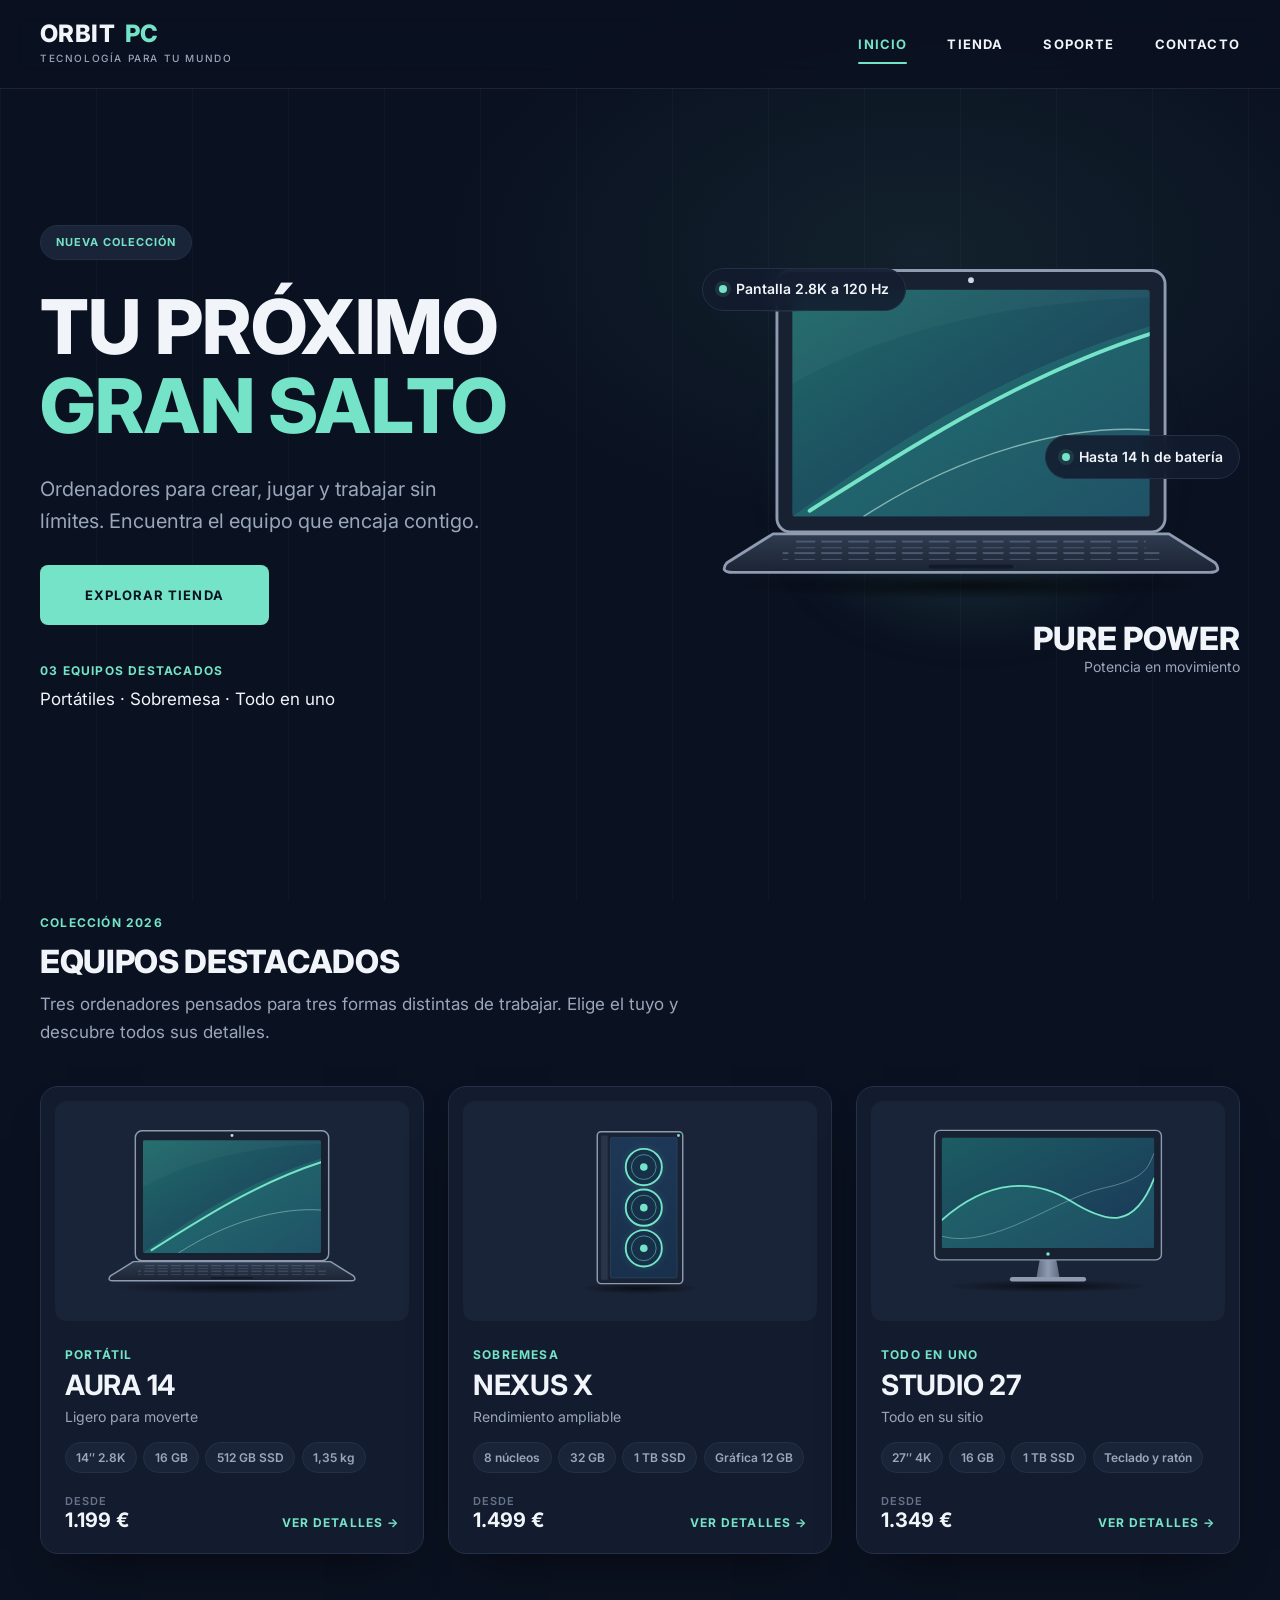
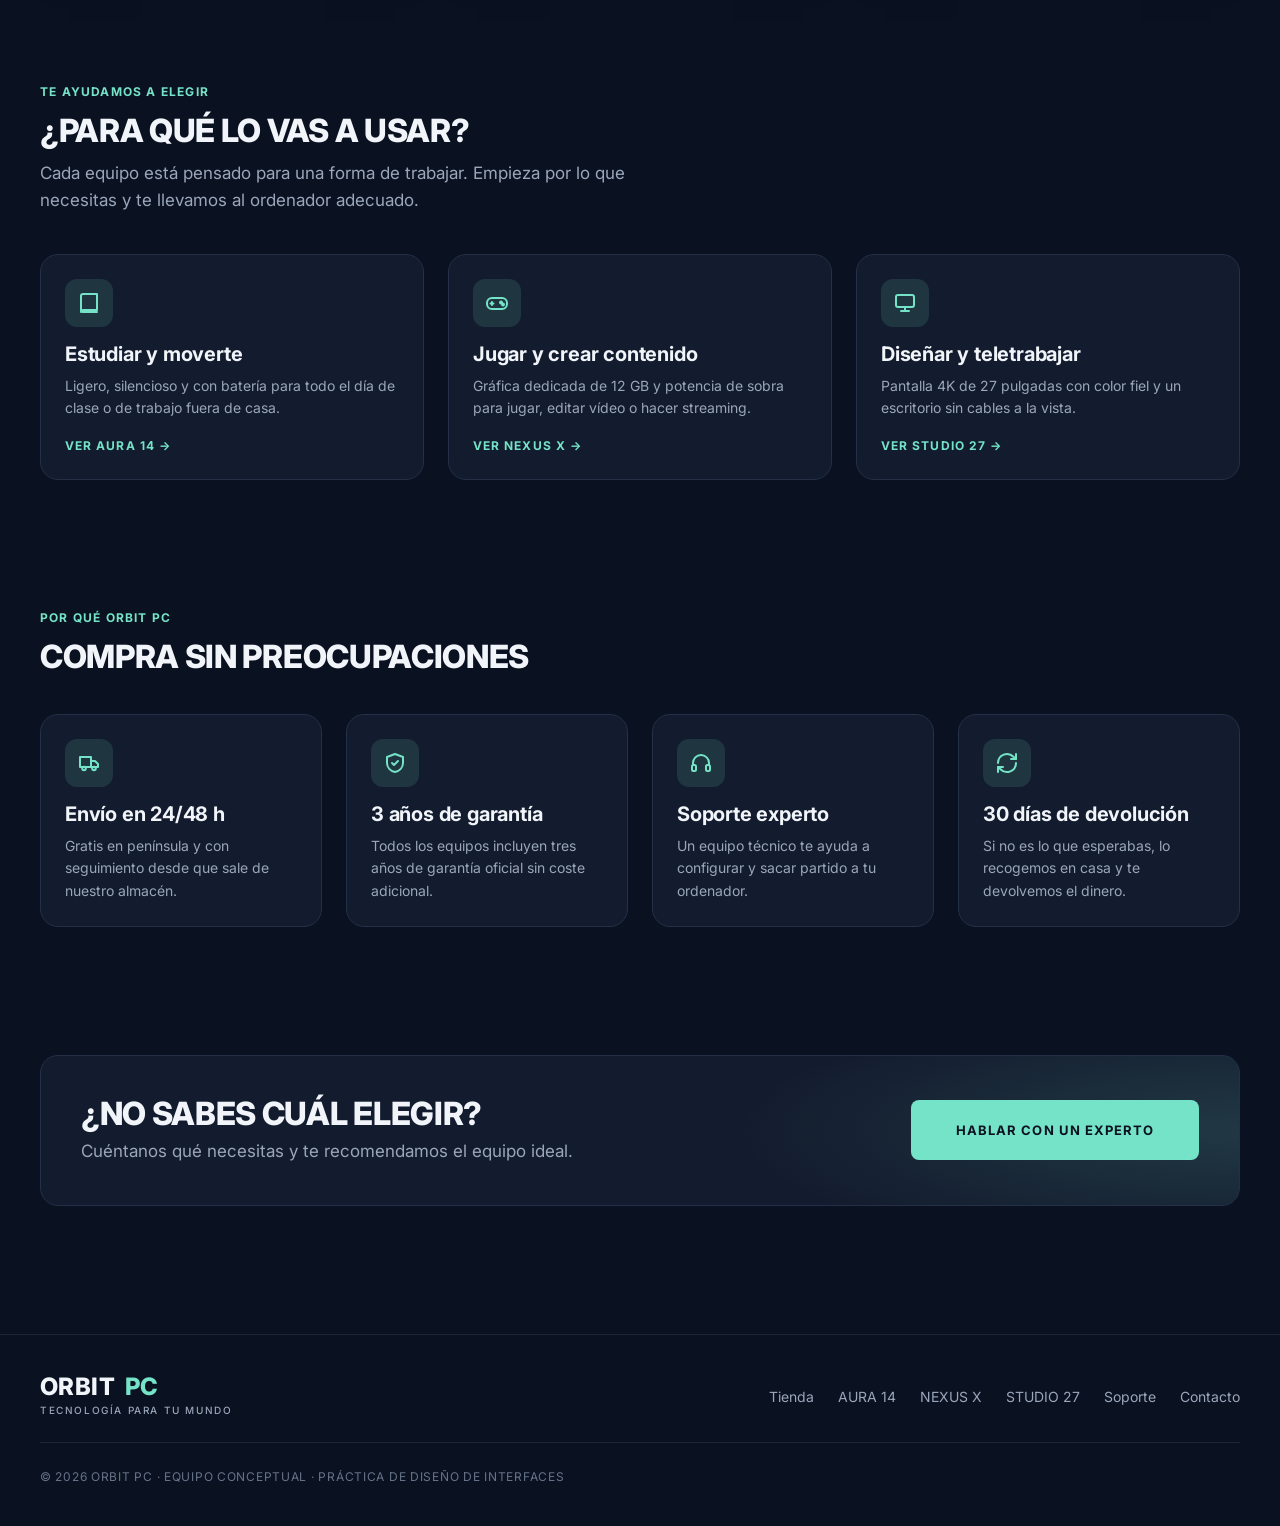
==== index.html @ ed694b49 "Práctica 3: web ORBIT PC con HTML y CSS" ====
<!DOCTYPE html>
<html lang="es">
<head>
  <meta charset="UTF-8">
  <meta name="viewport" content="width=device-width, initial-scale=1.0">
  <title>ORBIT PC · Tecnología para tu mundo</title>
  <meta name="description" content="ORBIT PC: portátiles, sobremesas y todo en uno para crear, jugar y trabajar sin límites.">
  <link rel="icon" href="img/favicon.svg" type="image/svg+xml">
  <link rel="preconnect" href="https://fonts.googleapis.com">
  <link rel="preconnect" href="https://fonts.gstatic.com" crossorigin>
  <link href="https://fonts.googleapis.com/css2?family=Inter:wght@400;500;600;700;800&display=swap" rel="stylesheet">
  <link rel="stylesheet" href="css/styles.css">
</head>
<body>
  <a class="skip-link" href="#contenido">Saltar al contenido</a>

  <header class="site-header">
    <div class="container site-header__inner">
      <a class="logo" href="index.html" aria-label="ORBIT PC, ir al inicio">
        <span class="logo__name">ORBIT<span class="logo__accent">PC</span></span>
        <span class="logo__tagline">Tecnología para tu mundo</span>
      </a>
      <nav class="main-nav" aria-label="Navegación principal">
        <ul class="main-nav__list">
          <li><a class="main-nav__link" href="index.html" aria-current="page">Inicio</a></li>
          <li><a class="main-nav__link" href="tienda.html">Tienda</a></li>
          <li><a class="main-nav__link" href="soporte.html">Soporte</a></li>
          <li><a class="main-nav__link" href="contacto.html">Contacto</a></li>
        </ul>
      </nav>
    </div>
  </header>

  <main id="contenido">
    <!-- Hero -->
    <section class="hero" aria-labelledby="hero-title">
      <div class="container hero__inner">
        <div class="hero__content">
          <span class="badge">Nueva colección</span>
          <h1 class="hero__title" id="hero-title">
            <span class="hero__title-line">Tu próximo</span>
            <span class="hero__title-line hero__title-accent">gran salto</span>
          </h1>
          <p class="hero__lead">Ordenadores para crear, jugar y trabajar sin límites. Encuentra el equipo que encaja contigo.</p>
          <a class="btn btn--primary btn--lg" href="tienda.html">Explorar tienda</a>
          <div class="hero__meta">
            <p class="eyebrow">03 equipos destacados</p>
            <p>Portátiles · Sobremesa · Todo en uno</p>
          </div>
        </div>

        <figure class="hero__visual">
          <img src="img/aura-14.svg" width="560" height="360" alt="Portátil AURA 14 de ORBIT PC con la pantalla encendida">
          <span class="hero__chip hero__chip--top">Pantalla 2.8K a 120 Hz</span>
          <span class="hero__chip hero__chip--side">Hasta 14 h de batería</span>
          <figcaption class="hero__caption">
            <strong>Pure power</strong>
            <span>Potencia en movimiento</span>
          </figcaption>
        </figure>
      </div>
    </section>

    <!-- Equipos destacados -->
    <section class="section" aria-labelledby="destacados-title">
      <div class="container">
        <header class="section__head">
          <p class="eyebrow">Colección 2026</p>
          <h2 class="section__title" id="destacados-title">Equipos destacados</h2>
          <p class="section__lead">Tres ordenadores pensados para tres formas distintas de trabajar. Elige el tuyo y descubre todos sus detalles.</p>
        </header>

        <div class="product-grid">
          <article class="product-card">
            <div class="product-card__media">
              <img src="img/aura-14.svg" width="560" height="360" alt="" loading="lazy">
            </div>
            <div class="product-card__body">
              <p class="eyebrow">Portátil</p>
              <h3 class="product-card__title"><a class="product-card__link" href="aura-14.html">AURA 14</a></h3>
              <p class="product-card__text">Ligero para moverte</p>
              <ul class="product-card__specs">
                <li class="chip">14″ 2.8K</li>
                <li class="chip">16 GB</li>
                <li class="chip">512 GB SSD</li>
                <li class="chip">1,35 kg</li>
              </ul>
              <div class="product-card__footer">
                <p class="product-card__price"><span class="product-card__from">Desde</span>1.199 €</p>
                <span class="link-arrow" aria-hidden="true">Ver detalles →</span>
              </div>
            </div>
          </article>

          <article class="product-card">
            <div class="product-card__media">
              <img src="img/nexus-x.svg" width="320" height="360" alt="" loading="lazy">
            </div>
            <div class="product-card__body">
              <p class="eyebrow">Sobremesa</p>
              <h3 class="product-card__title"><a class="product-card__link" href="nexus-x.html">NEXUS X</a></h3>
              <p class="product-card__text">Rendimiento ampliable</p>
              <ul class="product-card__specs">
                <li class="chip">8 núcleos</li>
                <li class="chip">32 GB</li>
                <li class="chip">1 TB SSD</li>
                <li class="chip">Gráfica 12 GB</li>
              </ul>
              <div class="product-card__footer">
                <p class="product-card__price"><span class="product-card__from">Desde</span>1.499 €</p>
                <span class="link-arrow" aria-hidden="true">Ver detalles →</span>
              </div>
            </div>
          </article>

          <article class="product-card">
            <div class="product-card__media">
              <img src="img/studio-27.svg" width="560" height="380" alt="" loading="lazy">
            </div>
            <div class="product-card__body">
              <p class="eyebrow">Todo en uno</p>
              <h3 class="product-card__title"><a class="product-card__link" href="studio-27.html">STUDIO 27</a></h3>
              <p class="product-card__text">Todo en su sitio</p>
              <ul class="product-card__specs">
                <li class="chip">27″ 4K</li>
                <li class="chip">16 GB</li>
                <li class="chip">1 TB SSD</li>
                <li class="chip">Teclado y ratón</li>
              </ul>
              <div class="product-card__footer">
                <p class="product-card__price"><span class="product-card__from">Desde</span>1.349 €</p>
                <span class="link-arrow" aria-hidden="true">Ver detalles →</span>
              </div>
            </div>
          </article>
        </div>
      </div>
    </section>

    <!-- Elegir según el uso -->
    <section class="section" aria-labelledby="uso-title">
      <div class="container">
        <header class="section__head">
          <p class="eyebrow">Te ayudamos a elegir</p>
          <h2 class="section__title" id="uso-title">¿Para qué lo vas a usar?</h2>
          <p class="section__lead">Cada equipo está pensado para una forma de trabajar. Empieza por lo que necesitas y te llevamos al ordenador adecuado.</p>
        </header>

        <ul class="feature-list">
          <li class="feature">
            <span class="feature__icon">
              <svg viewBox="0 0 24 24" fill="none" stroke="currentColor" stroke-width="2" stroke-linecap="round" stroke-linejoin="round" aria-hidden="true"><path d="M4 19.5V5a2 2 0 0 1 2-2h14v16H6a2 2 0 0 0-2 2Z"/><path d="M4 19.5A2 2 0 0 0 6 21h14"/></svg>
            </span>
            <h3 class="feature__title">Estudiar y moverte</h3>
            <p class="feature__text">Ligero, silencioso y con batería para todo el día de clase o de trabajo fuera de casa.</p>
            <a class="link-arrow" href="aura-14.html">Ver AURA 14 →</a>
          </li>
          <li class="feature">
            <span class="feature__icon">
              <svg viewBox="0 0 24 24" fill="none" stroke="currentColor" stroke-width="2" stroke-linecap="round" stroke-linejoin="round" aria-hidden="true"><rect x="2" y="7" width="20" height="11" rx="5"/><path d="M7 11v3M5.5 12.5h3"/><circle cx="16" cy="11.5" r="1"/><circle cx="18" cy="13.5" r="1"/></svg>
            </span>
            <h3 class="feature__title">Jugar y crear contenido</h3>
            <p class="feature__text">Gráfica dedicada de 12 GB y potencia de sobra para jugar, editar vídeo o hacer streaming.</p>
            <a class="link-arrow" href="nexus-x.html">Ver NEXUS X →</a>
          </li>
          <li class="feature">
            <span class="feature__icon">
              <svg viewBox="0 0 24 24" fill="none" stroke="currentColor" stroke-width="2" stroke-linecap="round" stroke-linejoin="round" aria-hidden="true"><rect x="3" y="4" width="18" height="12" rx="2"/><path d="M12 16v4M8 20h8"/></svg>
            </span>
            <h3 class="feature__title">Diseñar y teletrabajar</h3>
            <p class="feature__text">Pantalla 4K de 27 pulgadas con color fiel y un escritorio sin cables a la vista.</p>
            <a class="link-arrow" href="studio-27.html">Ver STUDIO 27 →</a>
          </li>
        </ul>
      </div>
    </section>

    <!-- Ventajas -->
    <section class="section" aria-labelledby="ventajas-title">
      <div class="container">
        <header class="section__head">
          <p class="eyebrow">Por qué ORBIT PC</p>
          <h2 class="section__title" id="ventajas-title">Compra sin preocupaciones</h2>
        </header>

        <ul class="feature-list">
          <li class="feature">
            <span class="feature__icon">
              <svg viewBox="0 0 24 24" fill="none" stroke="currentColor" stroke-width="2" stroke-linecap="round" stroke-linejoin="round" aria-hidden="true"><path d="M3 6h11v10H3zM14 10h4l3 3v3h-7"/><circle cx="7" cy="17.5" r="1.8"/><circle cx="17" cy="17.5" r="1.8"/></svg>
            </span>
            <h3 class="feature__title">Envío en 24/48 h</h3>
            <p class="feature__text">Gratis en península y con seguimiento desde que sale de nuestro almacén.</p>
          </li>
          <li class="feature">
            <span class="feature__icon">
              <svg viewBox="0 0 24 24" fill="none" stroke="currentColor" stroke-width="2" stroke-linecap="round" stroke-linejoin="round" aria-hidden="true"><path d="M12 3 4 6v6c0 4.5 3.4 8 8 9 4.6-1 8-4.5 8-9V6l-8-3Z"/><path d="m9 12 2 2 4-4"/></svg>
            </span>
            <h3 class="feature__title">3 años de garantía</h3>
            <p class="feature__text">Todos los equipos incluyen tres años de garantía oficial sin coste adicional.</p>
          </li>
          <li class="feature">
            <span class="feature__icon">
              <svg viewBox="0 0 24 24" fill="none" stroke="currentColor" stroke-width="2" stroke-linecap="round" stroke-linejoin="round" aria-hidden="true"><path d="M4 14v-2a8 8 0 0 1 16 0v2"/><rect x="3" y="14" width="4" height="6" rx="1.5"/><rect x="17" y="14" width="4" height="6" rx="1.5"/></svg>
            </span>
            <h3 class="feature__title">Soporte experto</h3>
            <p class="feature__text">Un equipo técnico te ayuda a configurar y sacar partido a tu ordenador.</p>
          </li>
          <li class="feature">
            <span class="feature__icon">
              <svg viewBox="0 0 24 24" fill="none" stroke="currentColor" stroke-width="2" stroke-linecap="round" stroke-linejoin="round" aria-hidden="true"><path d="M3 12a9 9 0 0 1 15.5-6.2L21 8"/><path d="M21 3v5h-5"/><path d="M21 12a9 9 0 0 1-15.5 6.2L3 16"/><path d="M3 21v-5h5"/></svg>
            </span>
            <h3 class="feature__title">30 días de devolución</h3>
            <p class="feature__text">Si no es lo que esperabas, lo recogemos en casa y te devolvemos el dinero.</p>
          </li>
        </ul>
      </div>
    </section>

    <!-- Llamada a la acción -->
    <section class="section" aria-label="Ayuda para elegir equipo">
      <div class="container">
        <div class="cta-band">
          <div class="cta-band__text">
            <h2 class="cta-band__title">¿No sabes cuál elegir?</h2>
            <p class="cta-band__lead">Cuéntanos qué necesitas y te recomendamos el equipo ideal.</p>
          </div>
          <a class="btn btn--primary btn--lg" href="contacto.html">Hablar con un experto</a>
        </div>
      </div>
    </section>
  </main>

  <footer class="site-footer">
    <div class="container site-footer__inner">
      <a class="logo" href="index.html" aria-label="ORBIT PC, ir al inicio">
        <span class="logo__name">ORBIT<span class="logo__accent">PC</span></span>
        <span class="logo__tagline">Tecnología para tu mundo</span>
      </a>
      <nav aria-label="Enlaces del pie de página">
        <ul class="site-footer__links">
          <li><a href="tienda.html">Tienda</a></li>
          <li><a href="aura-14.html">AURA 14</a></li>
          <li><a href="nexus-x.html">NEXUS X</a></li>
          <li><a href="studio-27.html">STUDIO 27</a></li>
          <li><a href="soporte.html">Soporte</a></li>
          <li><a href="contacto.html">Contacto</a></li>
        </ul>
      </nav>
      <p class="site-footer__copy">© 2026 ORBIT PC · Equipo conceptual · Práctica de Diseño de Interfaces</p>
    </div>
  </footer>
</body>
</html>
---- css/styles.css ----
/* ==========================================================================
   ORBIT PC — Hoja de estilos principal
   --------------------------------------------------------------------------
   1. Variables (tokens de diseño)
   2. Reset y estilos base
   3. Utilidades y layout
   4. Componentes
      4.1 Cabecera y navegación
      4.2 Botones, etiquetas y enlaces
      4.3 Secciones y cabeceras de página
      4.4 Tarjeta de producto
      4.5 Tarjeta de ventaja / soporte
      4.6 Banda de llamada a la acción
      4.7 Chips y etiquetas
      4.8 Datos clave
      4.9 Tarjeta de información (perfil de uso, contenido de la caja)
   5. Páginas
      5.1 Inicio (hero)
      5.2 Tienda (comparador)
      5.3 Detalle de producto (configuración y ficha técnica)
      5.4 Soporte (preguntas frecuentes)
      5.5 Contacto (formulario)
   6. Pie de página
   7. Responsive
   ========================================================================== */


/* ==========================================================================
   1. Variables
   ========================================================================== */

:root {
  /* Colores: misma paleta del prototipo de Figma */
  --color-bg: #0a1120;
  --color-surface: #131c2e;
  --color-surface-2: #1a2438;
  --color-border: #233047;
  --color-border-soft: rgba(148, 160, 180, 0.14);
  --color-accent: #74e3c7;
  --color-accent-hover: #9aeed8;
  --color-accent-soft: rgba(116, 227, 199, 0.12);
  --color-text: #f1f4f9;
  --color-text-muted: #9aa6ba;
  --color-text-subtle: #66738a;
  --color-on-accent: #0a1120;
  --color-error: #ff8a94;

  /* Tipografía */
  --font-base: "Inter", system-ui, -apple-system, "Segoe UI", Roboto, sans-serif;
  --fs-xs: 0.75rem;
  --fs-sm: 0.875rem;
  --fs-base: 1.0625rem;
  --fs-lg: 1.25rem;
  --fs-xl: clamp(1.5rem, 1.2rem + 1.2vw, 2rem);
  --fs-2xl: clamp(2rem, 1.3rem + 3vw, 3.25rem);
  --fs-hero: clamp(2.5rem, 1.2rem + 4.4vw, 5.25rem);

  /* Espaciado */
  --space-xs: 0.5rem;
  --space-sm: 1rem;
  --space-md: 1.5rem;
  --space-lg: 2.5rem;
  --space-xl: 4rem;
  --space-2xl: 6rem;

  /* Formas y efectos */
  --radius-sm: 8px;
  --radius-md: 12px;
  --radius-lg: 18px;
  --radius-pill: 999px;
  --shadow-card: 0 24px 48px -28px rgba(0, 0, 0, 0.7);
  --glow-accent: 0 0 0 1px var(--color-accent), 0 18px 48px -18px rgba(116, 227, 199, 0.45);
  --transition: 180ms ease;

  /* Layout */
  --container: 1200px;
  --header-height: 88px;
}


/* ==========================================================================
   2. Reset y estilos base
   ========================================================================== */

*,
*::before,
*::after {
  box-sizing: border-box;
}

* {
  margin: 0;
}

html {
  scroll-behavior: smooth;
  -webkit-text-size-adjust: 100%;
}

body {
  display: flex;
  flex-direction: column;
  min-height: 100vh;
  font-family: var(--font-base);
  font-size: var(--fs-base);
  line-height: 1.6;
  color: var(--color-text);
  background-color: var(--color-bg);
  /* Rejilla vertical sutil y halo verde, como en el prototipo */
  background-image:
    radial-gradient(ellipse 55% 45% at 72% 28%, rgba(116, 227, 199, 0.08), transparent 70%),
    linear-gradient(90deg, rgba(148, 160, 180, 0.045) 1px, transparent 1px);
  background-size: 100% 100%, 96px 100%;
  background-attachment: fixed;
  -webkit-font-smoothing: antialiased;
}

main {
  flex: 1;
}

img,
svg {
  display: block;
  max-width: 100%;
  height: auto;
}

a {
  color: inherit;
}

h1,
h2,
h3 {
  line-height: 1.1;
  font-weight: 800;
  letter-spacing: -0.01em;
}

ul[class],
ol[class] {
  padding: 0;
  list-style: none;
}

input,
select,
textarea,
button {
  font: inherit;
  color: inherit;
}

:focus-visible {
  outline: 2px solid var(--color-accent);
  outline-offset: 3px;
  border-radius: 4px;
}

::selection {
  background: var(--color-accent);
  color: var(--color-on-accent);
}


/* ==========================================================================
   3. Utilidades y layout
   ========================================================================== */

.container {
  width: min(100% - 2.5rem, var(--container));
  margin-inline: auto;
}

.sr-only {
  position: absolute;
  width: 1px;
  height: 1px;
  padding: 0;
  margin: -1px;
  overflow: hidden;
  clip: rect(0, 0, 0, 0);
  white-space: nowrap;
  border: 0;
}

.skip-link {
  position: absolute;
  top: -100px;
  left: 1rem;
  z-index: 100;
  padding: 0.75rem 1rem;
  border-radius: var(--radius-sm);
  background: var(--color-accent);
  color: var(--color-on-accent);
  font-weight: 700;
  text-decoration: none;
}

.skip-link:focus {
  top: 1rem;
}

.text-accent {
  color: var(--color-accent);
}


/* ==========================================================================
   4. Componentes
   ========================================================================== */

/* 4.1 Cabecera y navegación ------------------------------------------------ */

.site-header {
  position: sticky;
  top: 0;
  z-index: 50;
  background: rgba(10, 17, 32, 0.82);
  backdrop-filter: blur(12px);
  -webkit-backdrop-filter: blur(12px);
  border-bottom: 1px solid var(--color-border-soft);
}

.site-header__inner {
  display: flex;
  align-items: center;
  justify-content: space-between;
  gap: var(--space-md);
  min-height: var(--header-height);
}

.logo {
  display: flex;
  flex-direction: column;
  gap: 0.2rem;
  text-decoration: none;
}

.logo__name {
  font-size: 1.5rem;
  font-weight: 800;
  line-height: 1;
  letter-spacing: 0.02em;
}

.logo__accent {
  margin-left: 0.4em;
  color: var(--color-accent);
}

.logo__tagline {
  font-size: 0.625rem;
  font-weight: 500;
  letter-spacing: 0.16em;
  text-transform: uppercase;
  color: var(--color-text-muted);
}

.main-nav__list {
  display: flex;
  align-items: center;
  gap: var(--space-lg);
}

.main-nav__link {
  position: relative;
  display: block;
  padding: 0.6rem 0;
  font-size: 0.8125rem;
  font-weight: 700;
  letter-spacing: 0.09em;
  text-transform: uppercase;
  text-decoration: none;
  transition: color var(--transition);
}

.main-nav__link::after {
  content: "";
  position: absolute;
  left: 0;
  right: 0;
  bottom: 0;
  height: 2px;
  border-radius: 2px;
  background: var(--color-accent);
  transform: scaleX(0);
  transition: transform var(--transition);
}

.main-nav__link:hover,
.main-nav__link[aria-current="page"] {
  color: var(--color-accent);
}

.main-nav__link:hover::after,
.main-nav__link[aria-current="page"]::after {
  transform: scaleX(1);
}


/* 4.2 Botones, etiquetas y enlaces ---------------------------------------- */

.btn {
  display: inline-flex;
  align-items: center;
  justify-content: center;
  gap: 0.6rem;
  min-height: 52px;
  padding: 0 2rem;
  border: 1px solid transparent;
  border-radius: var(--radius-sm);
  font-size: 0.8125rem;
  font-weight: 700;
  letter-spacing: 0.08em;
  text-transform: uppercase;
  text-decoration: none;
  cursor: pointer;
  transition: background-color var(--transition), border-color var(--transition),
    color var(--transition), transform var(--transition), box-shadow var(--transition);
}

.btn--primary {
  background: var(--color-accent);
  color: var(--color-on-accent);
}

.btn--primary:hover {
  background: var(--color-accent-hover);
  transform: translateY(-2px);
  box-shadow: 0 14px 30px -14px rgba(116, 227, 199, 0.7);
}

.btn--ghost {
  background: transparent;
  border-color: var(--color-border);
  color: var(--color-text);
}

.btn--ghost:hover {
  border-color: var(--color-accent);
  color: var(--color-accent);
}

.btn--lg {
  min-height: 60px;
  padding: 0 2.75rem;
}

.badge {
  display: inline-flex;
  align-items: center;
  padding: 0.5rem 0.95rem;
  border: 1px solid var(--color-border);
  border-radius: var(--radius-pill);
  background: var(--color-surface-2);
  font-size: 0.6875rem;
  font-weight: 700;
  letter-spacing: 0.09em;
  text-transform: uppercase;
  color: var(--color-accent);
}

.eyebrow {
  font-size: var(--fs-xs);
  font-weight: 700;
  letter-spacing: 0.1em;
  text-transform: uppercase;
  color: var(--color-accent);
}

.link-arrow {
  display: inline-flex;
  align-items: center;
  gap: 0.4rem;
  font-size: var(--fs-xs);
  font-weight: 700;
  letter-spacing: 0.09em;
  text-transform: uppercase;
  text-decoration: none;
  color: var(--color-accent);
  transition: gap var(--transition);
}

.link-arrow:hover {
  gap: 0.7rem;
}


/* 4.3 Secciones y cabeceras de página ------------------------------------- */

.section {
  padding-block: var(--space-xl);
}

.section__head {
  display: flex;
  flex-direction: column;
  gap: 0.75rem;
  max-width: 640px;
  margin-bottom: var(--space-lg);
}

.section__title {
  font-size: var(--fs-xl);
  text-transform: uppercase;
}

.section__lead {
  color: var(--color-text-muted);
}

.page-intro {
  display: flex;
  flex-direction: column;
  gap: 0.9rem;
  padding-block: var(--space-xl) var(--space-lg);
}

.page-intro__title {
  font-size: var(--fs-2xl);
  text-transform: uppercase;
}

.page-intro__lead {
  max-width: 620px;
  color: var(--color-text-muted);
}


/* 4.4 Tarjeta de producto ------------------------------------------------- */

.product-grid {
  display: flex;
  flex-wrap: wrap;
  gap: var(--space-md);
}

.product-card {
  position: relative;
  display: flex;
  flex-direction: column;
  flex: 1 1 300px;
  padding: 0.9rem;
  border: 1px solid var(--color-border);
  border-radius: var(--radius-lg);
  background: var(--color-surface);
  box-shadow: var(--shadow-card);
  transition: border-color var(--transition), box-shadow var(--transition), transform var(--transition);
}

.product-card:hover,
.product-card:focus-within {
  border-color: var(--color-accent);
  box-shadow: var(--glow-accent);
  transform: translateY(-4px);
}

.product-card__media {
  display: flex;
  align-items: center;
  justify-content: center;
  height: 220px;
  padding: var(--space-md);
  border-radius: var(--radius-md);
  background: var(--color-surface-2);
}

.product-card__media img {
  max-height: 100%;
  width: auto;
}

.product-card__body {
  display: flex;
  flex-direction: column;
  flex: 1;
  gap: 0.35rem;
  padding: var(--space-md) 0.6rem 0.4rem;
}

.product-card__title {
  font-size: 1.75rem;
  font-weight: 700;
}

/* Enlace estirado: toda la tarjeta es clicable sin anidar enlaces */
.product-card__link {
  text-decoration: none;
}

.product-card__link::after {
  content: "";
  position: absolute;
  inset: 0;
  border-radius: inherit;
}

.product-card__text {
  color: var(--color-text-muted);
  font-size: var(--fs-sm);
}

.product-card__footer {
  display: flex;
  align-items: flex-end;
  justify-content: space-between;
  margin-top: auto;
  padding-top: var(--space-sm);
}

.product-card__specs {
  display: flex;
  flex-wrap: wrap;
  gap: 0.4rem;
  margin-top: 0.5rem;
}

.product-card__price {
  font-size: var(--fs-lg);
  font-weight: 700;
  line-height: 1.2;
}

.product-card__from {
  display: block;
  font-size: 0.6875rem;
  font-weight: 600;
  letter-spacing: 0.1em;
  text-transform: uppercase;
  color: var(--color-text-subtle);
}


/* 4.5 Tarjeta de ventaja / soporte ---------------------------------------- */

.feature-list {
  display: flex;
  flex-wrap: wrap;
  gap: var(--space-md);
}

.feature {
  display: flex;
  flex-direction: column;
  gap: 0.6rem;
  flex: 1 1 240px;
  padding: var(--space-md);
  border: 1px solid var(--color-border);
  border-radius: var(--radius-lg);
  background: var(--color-surface);
}

.feature__icon {
  display: flex;
  align-items: center;
  justify-content: center;
  width: 48px;
  height: 48px;
  margin-bottom: 0.4rem;
  border-radius: var(--radius-md);
  background: var(--color-accent-soft);
  color: var(--color-accent);
}

.feature__icon svg {
  width: 24px;
  height: 24px;
}

.feature__title {
  font-size: var(--fs-lg);
  font-weight: 700;
}

.feature__text {
  color: var(--color-text-muted);
  font-size: var(--fs-sm);
}

.feature .link-arrow {
  margin-top: auto;
  padding-top: 0.4rem;
}


/* 4.6 Banda de llamada a la acción ---------------------------------------- */

.cta-band {
  display: flex;
  align-items: center;
  justify-content: space-between;
  flex-wrap: wrap;
  gap: var(--space-md);
  padding: var(--space-lg);
  border: 1px solid var(--color-border);
  border-radius: var(--radius-lg);
  background:
    radial-gradient(ellipse 60% 120% at 100% 50%, rgba(116, 227, 199, 0.14), transparent 70%),
    var(--color-surface);
}

.cta-band__text {
  display: flex;
  flex-direction: column;
  gap: 0.4rem;
}

.cta-band__title {
  font-size: var(--fs-xl);
  text-transform: uppercase;
}

.cta-band__lead {
  color: var(--color-text-muted);
}


/* 4.7 Chips y etiquetas --------------------------------------------------- */

.chip {
  display: inline-flex;
  align-items: center;
  padding: 0.3rem 0.65rem;
  border: 1px solid var(--color-border);
  border-radius: var(--radius-pill);
  background: var(--color-surface-2);
  font-size: var(--fs-xs);
  font-weight: 600;
  color: var(--color-text-muted);
}

.tag-list {
  display: flex;
  flex-wrap: wrap;
  gap: 0.5rem;
}

.tag {
  padding: 0.45rem 0.9rem;
  border-radius: var(--radius-pill);
  background: var(--color-accent-soft);
  font-size: var(--fs-sm);
  font-weight: 600;
  color: var(--color-accent);
}


/* 4.8 Datos clave --------------------------------------------------------- */

/* El gap de 1px deja ver el fondo y dibuja las líneas divisorias,
   también cuando los elementos pasan a otra fila */
.highlights {
  display: flex;
  flex-wrap: wrap;
  gap: 1px;
  overflow: hidden;
  border: 1px solid var(--color-border);
  border-radius: var(--radius-lg);
  background: var(--color-border);
}

.highlight {
  display: flex;
  flex-direction: column;
  align-items: center;
  flex: 1 1 220px;
  gap: 0.5rem;
  padding: var(--space-lg) var(--space-md);
  background: var(--color-surface);
  text-align: center;
}

.highlight__value {
  font-size: var(--fs-2xl);
  font-weight: 800;
  line-height: 1;
  color: var(--color-accent);
}

.highlight__label {
  font-size: var(--fs-sm);
  color: var(--color-text-muted);
}


/* 4.9 Tarjeta de información ---------------------------------------------- */

.info-pair {
  display: flex;
  flex-wrap: wrap;
  gap: var(--space-md);
}

.info-card {
  display: flex;
  flex-direction: column;
  flex: 1 1 340px;
  gap: var(--space-md);
  padding: var(--space-lg);
  border: 1px solid var(--color-border);
  border-radius: var(--radius-lg);
  background: var(--color-surface);
}

.info-card__title {
  font-size: var(--fs-lg);
  font-weight: 700;
}

.rating-list {
  display: flex;
  flex-direction: column;
  gap: 0.9rem;
}

.rating {
  display: flex;
  align-items: center;
  gap: var(--space-sm);
  font-size: var(--fs-sm);
}

.rating__label {
  flex: 0 0 110px;
  color: var(--color-text-muted);
}

.rating__bar {
  flex: 1;
  height: 8px;
  overflow: hidden;
  border-radius: var(--radius-pill);
  background: var(--color-surface-2);
}

.rating__bar span {
  display: block;
  width: var(--value);
  height: 100%;
  border-radius: inherit;
  background: linear-gradient(90deg, #3fae95, var(--color-accent));
}

.rating__value {
  min-width: 2.5rem;
  font-weight: 700;
  text-align: right;
}

.check-list {
  display: flex;
  flex-direction: column;
  gap: 0.75rem;
}

.check-list li {
  display: flex;
  align-items: flex-start;
  gap: 0.7rem;
  color: var(--color-text-muted);
}

.check-list li::before {
  content: "✓";
  display: inline-flex;
  align-items: center;
  justify-content: center;
  flex-shrink: 0;
  width: 22px;
  height: 22px;
  margin-top: 0.15rem;
  border-radius: 50%;
  background: var(--color-accent-soft);
  font-size: 0.75rem;
  font-weight: 800;
  color: var(--color-accent);
}


/* ==========================================================================
   5. Páginas
   ========================================================================== */

/* 5.1 Inicio (hero) ------------------------------------------------------- */

.hero__inner {
  display: flex;
  align-items: center;
  justify-content: space-between;
  gap: var(--space-xl);
  min-height: min(760px, calc(100vh - var(--header-height)));
  padding-block: var(--space-xl);
}

.hero__content {
  display: flex;
  flex-direction: column;
  align-items: flex-start;
  flex: 1 1 540px;
  gap: 1.75rem;
}

.hero__title {
  font-size: var(--fs-hero);
  line-height: 1.04;
  text-transform: uppercase;
}

.hero__title-line {
  display: block;
  white-space: nowrap;
}

.hero__title-accent {
  color: var(--color-accent);
}

.hero__lead {
  max-width: 460px;
  font-size: var(--fs-lg);
  color: var(--color-text-muted);
}

.hero__meta {
  display: flex;
  flex-direction: column;
  gap: 0.35rem;
  margin-top: 0.5rem;
}

.hero__visual {
  position: relative;
  flex: 1 1 480px;
}

.hero__visual::before {
  content: "";
  position: absolute;
  inset: 10% 5%;
  z-index: -1;
  border-radius: 50%;
  background: radial-gradient(circle, rgba(116, 227, 199, 0.18), transparent 70%);
  filter: blur(20px);
}

.hero__visual img {
  width: 100%;
}

.hero__chip {
  position: absolute;
  display: inline-flex;
  align-items: center;
  gap: 0.55rem;
  padding: 0.6rem 1rem;
  border: 1px solid var(--color-border);
  border-radius: var(--radius-pill);
  background: rgba(19, 28, 46, 0.88);
  backdrop-filter: blur(8px);
  -webkit-backdrop-filter: blur(8px);
  box-shadow: var(--shadow-card);
  font-size: var(--fs-sm);
  font-weight: 600;
  white-space: nowrap;
}

.hero__chip::before {
  content: "";
  width: 8px;
  height: 8px;
  border-radius: 50%;
  background: var(--color-accent);
  box-shadow: 0 0 0 4px var(--color-accent-soft);
}

.hero__chip--top {
  top: 2%;
  left: 0;
}

.hero__chip--side {
  top: 42%;
  right: 0;
}

.hero__caption {
  display: flex;
  flex-direction: column;
  align-items: flex-end;
  margin-top: var(--space-sm);
  text-align: right;
}

.hero__caption strong {
  font-size: var(--fs-xl);
  font-weight: 800;
  line-height: 1.1;
  text-transform: uppercase;
}

.hero__caption span {
  color: var(--color-text-muted);
  font-size: var(--fs-sm);
}


/* 5.2 Tienda (comparador) ------------------------------------------------- */

.table-wrap {
  overflow-x: auto;
  border: 1px solid var(--color-border);
  border-radius: var(--radius-lg);
  background: var(--color-surface);
}

.compare-table {
  width: 100%;
  min-width: 640px;
  border-collapse: collapse;
  font-size: var(--fs-sm);
}

.compare-table th,
.compare-table td {
  padding: 1rem 1.25rem;
  text-align: left;
  border-bottom: 1px solid var(--color-border-soft);
}

.compare-table thead th {
  font-size: var(--fs-base);
  font-weight: 800;
  background: var(--color-surface-2);
}

.compare-table thead th:first-child,
.compare-table tbody th {
  font-size: var(--fs-xs);
  font-weight: 700;
  letter-spacing: 0.09em;
  text-transform: uppercase;
  color: var(--color-text-muted);
}

.compare-table tbody tr:last-child th,
.compare-table tbody tr:last-child td {
  border-bottom: 0;
}

.compare-table tbody tr:hover {
  background: rgba(116, 227, 199, 0.04);
}

.compare-table__price {
  font-size: var(--fs-lg);
  font-weight: 800;
  color: var(--color-accent);
}


/* 5.3 Detalle de producto ------------------------------------------------- */

.product {
  padding-block: var(--space-lg) var(--space-xl);
}

.back-link {
  display: inline-flex;
  margin-bottom: var(--space-lg);
}

.product__layout {
  display: flex;
  align-items: stretch;
  gap: var(--space-lg);
}

.product__media {
  display: flex;
  flex-direction: column;
  flex: 1 1 55%;
  gap: var(--space-md);
  padding: var(--space-md);
  border: 1px solid var(--color-border);
  border-radius: var(--radius-lg);
  background: var(--color-surface);
  box-shadow: var(--shadow-card);
}

.product__media img {
  flex: 1;
  width: 100%;
  max-height: 420px;
  margin: auto;
  object-fit: contain;
}

.product__info {
  display: flex;
  flex-direction: column;
  flex: 1 1 45%;
  gap: var(--space-sm);
  padding-left: var(--space-lg);
  border-left: 1px solid var(--color-border-soft);
}

.product__title {
  font-size: var(--fs-2xl);
  text-transform: uppercase;
}

.product__subtitle {
  padding-bottom: var(--space-md);
  border-bottom: 1px solid var(--color-border-soft);
  font-size: var(--fs-lg);
  color: var(--color-text-muted);
}

.product__desc {
  max-width: 460px;
  color: var(--color-text-muted);
}

/* Especificaciones: el valor se muestra encima de su etiqueta */
.specs {
  display: flex;
  flex-wrap: wrap;
  row-gap: var(--space-md);
  margin-block: var(--space-xs);
}

.specs__item {
  display: flex;
  flex-direction: column-reverse;
  flex: 0 0 50%;
  gap: 0.15rem;
}

.specs__label {
  font-size: 0.6875rem;
  font-weight: 600;
  letter-spacing: 0.1em;
  text-transform: uppercase;
  color: var(--color-text-subtle);
}

.specs__value {
  margin: 0;
  font-size: var(--fs-lg);
  font-weight: 700;
}

.stock {
  display: inline-flex;
  align-items: center;
  gap: 0.6rem;
  font-size: var(--fs-sm);
  color: var(--color-text-muted);
}

.stock__dot {
  width: 9px;
  height: 9px;
  border-radius: 50%;
  background: var(--color-accent);
  box-shadow: 0 0 0 4px var(--color-accent-soft);
}

.product__buy {
  display: flex;
  align-items: center;
  justify-content: space-between;
  flex-wrap: wrap;
  gap: var(--space-md);
  margin-top: auto;
  padding-top: var(--space-md);
}

.product__price {
  font-size: clamp(2rem, 1.6rem + 1.2vw, 2.5rem);
  font-weight: 800;
  line-height: 1;
  color: var(--color-accent);
}

/* Selector de configuración */
.config {
  margin: var(--space-xs) 0 0;
  padding: 0;
  border: 0;
}

.config__legend {
  margin-bottom: 0.6rem;
  padding: 0;
  font-size: 0.6875rem;
  font-weight: 600;
  letter-spacing: 0.1em;
  text-transform: uppercase;
  color: var(--color-text-subtle);
}

.config__options {
  display: flex;
  flex-wrap: wrap;
  gap: 0.75rem;
}

.config-option {
  position: relative;
  flex: 1 1 170px;
  cursor: pointer;
}

.config-option__input {
  position: absolute;
  opacity: 0;
  pointer-events: none;
}

.config-option__box {
  display: flex;
  flex-direction: column;
  gap: 0.1rem;
  padding: 0.8rem 1rem;
  border: 1px solid var(--color-border);
  border-radius: var(--radius-md);
  background: var(--color-bg);
  transition: border-color var(--transition), background-color var(--transition);
}

.config-option:hover .config-option__box {
  border-color: #33425c;
}

.config-option__input:checked + .config-option__box {
  border-color: var(--color-accent);
  background: var(--color-accent-soft);
  box-shadow: inset 0 0 0 1px var(--color-accent);
}

.config-option__input:focus-visible + .config-option__box {
  outline: 2px solid var(--color-accent);
  outline-offset: 3px;
}

.config-option__name {
  font-size: var(--fs-sm);
  font-weight: 700;
}

.config-option__price {
  font-size: var(--fs-sm);
  color: var(--color-text-muted);
}

/* Cada dato que depende de la configuración tiene dos versiones
   (.config-base y .config-plus). Con :has() se muestra la que
   corresponde a la opción marcada, sin necesidad de JavaScript. */
.config-plus {
  display: none;
}

.product__info:has(.config-option__input[value="plus"]:checked) .config-base {
  display: none;
}

.product__info:has(.config-option__input[value="plus"]:checked) .config-plus {
  display: inline;
}

/* Ficha técnica */
.tech-specs {
  display: flex;
  flex-wrap: wrap;
  gap: var(--space-md);
}

.tech-group {
  flex: 1 1 calc(50% - var(--space-md));
  padding: var(--space-md) var(--space-lg);
  border: 1px solid var(--color-border);
  border-radius: var(--radius-lg);
  background: var(--color-surface);
}

.tech-group__title {
  display: flex;
  align-items: center;
  gap: 0.65rem;
  padding-bottom: 0.9rem;
  border-bottom: 1px solid var(--color-border-soft);
  font-size: var(--fs-lg);
  font-weight: 700;
}

.tech-group__title svg {
  width: 22px;
  height: 22px;
  color: var(--color-accent);
}

.tech-list__row {
  display: flex;
  justify-content: space-between;
  gap: var(--space-sm);
  padding: 0.8rem 0;
  border-bottom: 1px solid var(--color-border-soft);
  font-size: var(--fs-sm);
}

.tech-list__row:last-child {
  padding-bottom: 0;
  border-bottom: 0;
}

.tech-list__row dt {
  flex: 0 0 38%;
  color: var(--color-text-muted);
}

.tech-list__row dd {
  flex: 1;
  margin: 0;
  font-weight: 600;
  text-align: right;
}


/* 5.4 Soporte (preguntas frecuentes) -------------------------------------- */

.faq {
  display: flex;
  flex-direction: column;
  gap: 0.75rem;
}

.faq__item {
  border: 1px solid var(--color-border);
  border-radius: var(--radius-md);
  background: var(--color-surface);
  transition: border-color var(--transition);
}

.faq__item[open] {
  border-color: var(--color-accent);
}

.faq__question {
  display: flex;
  align-items: center;
  justify-content: space-between;
  gap: var(--space-sm);
  padding: 1.1rem 1.4rem;
  font-weight: 700;
  cursor: pointer;
  list-style: none;
}

.faq__question::-webkit-details-marker {
  display: none;
}

.faq__question::after {
  content: "+";
  flex-shrink: 0;
  font-size: 1.5rem;
  font-weight: 400;
  line-height: 1;
  color: var(--color-accent);
  transition: transform var(--transition);
}

.faq__item[open] .faq__question::after {
  transform: rotate(45deg);
}

.faq__answer {
  padding: 0 1.4rem 1.2rem;
  color: var(--color-text-muted);
}


/* 5.5 Contacto (formulario) ----------------------------------------------- */

.contact {
  display: flex;
  align-items: flex-start;
  gap: var(--space-lg);
  padding-bottom: var(--space-xl);
}

.contact__aside {
  position: sticky;
  top: calc(var(--header-height) + var(--space-md));
  display: flex;
  flex-direction: column;
  flex: 1 1 320px;
  gap: var(--space-sm);
}

.contact-card {
  display: flex;
  align-items: flex-start;
  gap: var(--space-sm);
  padding: var(--space-md);
  border: 1px solid var(--color-border);
  border-radius: var(--radius-lg);
  background: var(--color-surface);
}

.contact-card .feature__icon {
  flex-shrink: 0;
  margin: 0;
}

.contact-card__title {
  font-size: var(--fs-base);
  font-weight: 700;
}

.contact-card__text {
  font-size: var(--fs-sm);
  color: var(--color-text-muted);
}

.contact-form {
  scroll-margin-top: calc(var(--header-height) + var(--space-md));
  display: flex;
  flex-direction: column;
  flex: 2 1 560px;
  gap: var(--space-lg);
  padding: var(--space-lg);
  border: 1px solid var(--color-border);
  border-radius: var(--radius-lg);
  background: var(--color-surface);
  box-shadow: var(--shadow-card);
}

.form-group {
  display: flex;
  flex-direction: column;
  gap: var(--space-md);
  padding: 0;
  border: 0;
}

.form-group__legend {
  margin-bottom: var(--space-sm);
  padding: 0;
  font-size: var(--fs-xs);
  font-weight: 700;
  letter-spacing: 0.1em;
  text-transform: uppercase;
  color: var(--color-accent);
}

.form-row {
  display: flex;
  flex-wrap: wrap;
  gap: var(--space-md);
}

.form-field {
  display: flex;
  flex-direction: column;
  flex: 1 1 220px;
  gap: 0.45rem;
}

.form-field__label {
  font-size: var(--fs-sm);
  font-weight: 600;
}

.form-field__label abbr {
  text-decoration: none;
  color: var(--color-accent);
}

.form-field__hint {
  font-size: var(--fs-xs);
  color: var(--color-text-subtle);
}

.form-control {
  width: 100%;
  min-height: 52px;
  padding: 0.8rem 1rem;
  border: 1px solid var(--color-border);
  border-radius: var(--radius-sm);
  background: var(--color-bg);
  transition: border-color var(--transition), box-shadow var(--transition);
}

.form-control::placeholder {
  color: var(--color-text-subtle);
}

.form-control:hover {
  border-color: #33425c;
}

.form-control:focus {
  outline: none;
  border-color: var(--color-accent);
  box-shadow: 0 0 0 3px var(--color-accent-soft);
}

.form-control:user-invalid {
  border-color: var(--color-error);
}

select.form-control {
  appearance: none;
  padding-right: 2.75rem;
  background-image: url("data:image/svg+xml,%3Csvg xmlns='http://www.w3.org/2000/svg' width='12' height='8' fill='none'%3E%3Cpath d='M1 1.5 6 6.5l5-5' stroke='%2374e3c7' stroke-width='2' stroke-linecap='round' stroke-linejoin='round'/%3E%3C/svg%3E");
  background-repeat: no-repeat;
  background-position: right 1.1rem center;
  cursor: pointer;
}

select.form-control option {
  background: var(--color-surface);
}

textarea.form-control {
  min-height: 150px;
  resize: vertical;
}

/* Opciones tipo "chip" para los radio buttons */
.choice-list {
  display: flex;
  flex-wrap: wrap;
  gap: 0.75rem;
}

.choice {
  position: relative;
}

.choice__input {
  position: absolute;
  opacity: 0;
  pointer-events: none;
}

.choice__label {
  display: inline-flex;
  align-items: center;
  min-height: 44px;
  padding: 0 1.2rem;
  border: 1px solid var(--color-border);
  border-radius: var(--radius-pill);
  background: var(--color-bg);
  font-size: var(--fs-sm);
  font-weight: 600;
  cursor: pointer;
  transition: border-color var(--transition), background-color var(--transition), color var(--transition);
}

.choice__label:hover {
  border-color: var(--color-accent);
}

.choice__input:checked + .choice__label {
  border-color: var(--color-accent);
  background: var(--color-accent-soft);
  color: var(--color-accent);
}

.choice__input:focus-visible + .choice__label {
  outline: 2px solid var(--color-accent);
  outline-offset: 3px;
}

.check {
  display: flex;
  align-items: flex-start;
  gap: 0.75rem;
  font-size: var(--fs-sm);
  color: var(--color-text-muted);
  cursor: pointer;
}

.check input {
  flex-shrink: 0;
  width: 20px;
  height: 20px;
  margin-top: 0.15rem;
  accent-color: var(--color-accent);
  cursor: pointer;
}

.form-actions {
  display: flex;
  align-items: center;
  flex-wrap: wrap;
  gap: var(--space-sm);
}

/* Página de confirmación (gracias.html) */
.thanks {
  display: flex;
  flex-direction: column;
  align-items: center;
  gap: var(--space-sm);
  padding-block: var(--space-2xl);
  text-align: center;
}

.thanks__icon {
  display: flex;
  align-items: center;
  justify-content: center;
  width: 76px;
  height: 76px;
  margin-bottom: var(--space-xs);
  border-radius: 50%;
  background: var(--color-accent-soft);
  color: var(--color-accent);
}

.thanks__icon svg {
  width: 34px;
  height: 34px;
}

.thanks .page-intro__lead {
  margin-bottom: var(--space-md);
}

.thanks .form-actions {
  justify-content: center;
}


/* ==========================================================================
   6. Pie de página
   ========================================================================== */

.site-footer {
  margin-top: var(--space-xl);
  border-top: 1px solid var(--color-border-soft);
}

.site-footer__inner {
  display: flex;
  align-items: center;
  justify-content: space-between;
  flex-wrap: wrap;
  gap: var(--space-md);
  padding-block: var(--space-lg);
}

.site-footer__links {
  display: flex;
  flex-wrap: wrap;
  gap: var(--space-md);
}

.site-footer__links a {
  font-size: var(--fs-sm);
  color: var(--color-text-muted);
  text-decoration: none;
  transition: color var(--transition);
}

.site-footer__links a:hover {
  color: var(--color-accent);
}

.site-footer__copy {
  width: 100%;
  padding-top: var(--space-md);
  border-top: 1px solid var(--color-border-soft);
  font-size: var(--fs-xs);
  letter-spacing: 0.06em;
  text-transform: uppercase;
  color: var(--color-text-subtle);
}


/* ==========================================================================
   7. Responsive
   ========================================================================== */

@media (max-width: 960px) {
  .hero__inner {
    flex-direction: column;
    align-items: flex-start;
    min-height: auto;
    gap: var(--space-lg);
  }

  .hero__visual {
    flex-basis: auto;
    width: 100%;
  }

  .product__layout {
    flex-direction: column;
    gap: var(--space-lg);
  }

  .product__info {
    padding-left: 0;
    border-left: 0;
  }

  .contact {
    flex-direction: column;
    align-items: stretch;
  }

  .contact__aside {
    position: static;
  }

  .tech-group {
    flex-basis: 100%;
  }

  .contact__aside,
  .contact-form {
    flex-basis: auto;
  }
}

@media (max-width: 680px) {
  :root {
    --header-height: auto;
    --space-xl: 3rem;
    --space-lg: 1.75rem;
  }

  .site-header {
    position: static;
  }

  .site-header__inner {
    flex-direction: column;
    align-items: flex-start;
    gap: 0.5rem;
    padding-block: 1rem 0.25rem;
  }

  .main-nav {
    width: 100%;
  }

  .main-nav__list {
    justify-content: space-between;
    gap: var(--space-sm);
  }

  .main-nav__link {
    font-size: 0.75rem;
  }

  .btn--lg {
    width: 100%;
  }

  .product__buy {
    flex-direction: column;
    align-items: stretch;
  }

  .contact-form {
    padding: var(--space-md);
  }

  .cta-band {
    padding: var(--space-md);
  }

  .info-card,
  .tech-group {
    padding: var(--space-md);
  }

  .hero__chip {
    font-size: var(--fs-xs);
    padding: 0.45rem 0.8rem;
  }

  .hero__chip--top {
    top: -6%;
  }

  .rating__label {
    flex-basis: 92px;
  }
}

@media (prefers-reduced-motion: reduce) {
  html {
    scroll-behavior: auto;
  }

  *,
  *::before,
  *::after {
    transition-duration: 0.01ms !important;
  }
}
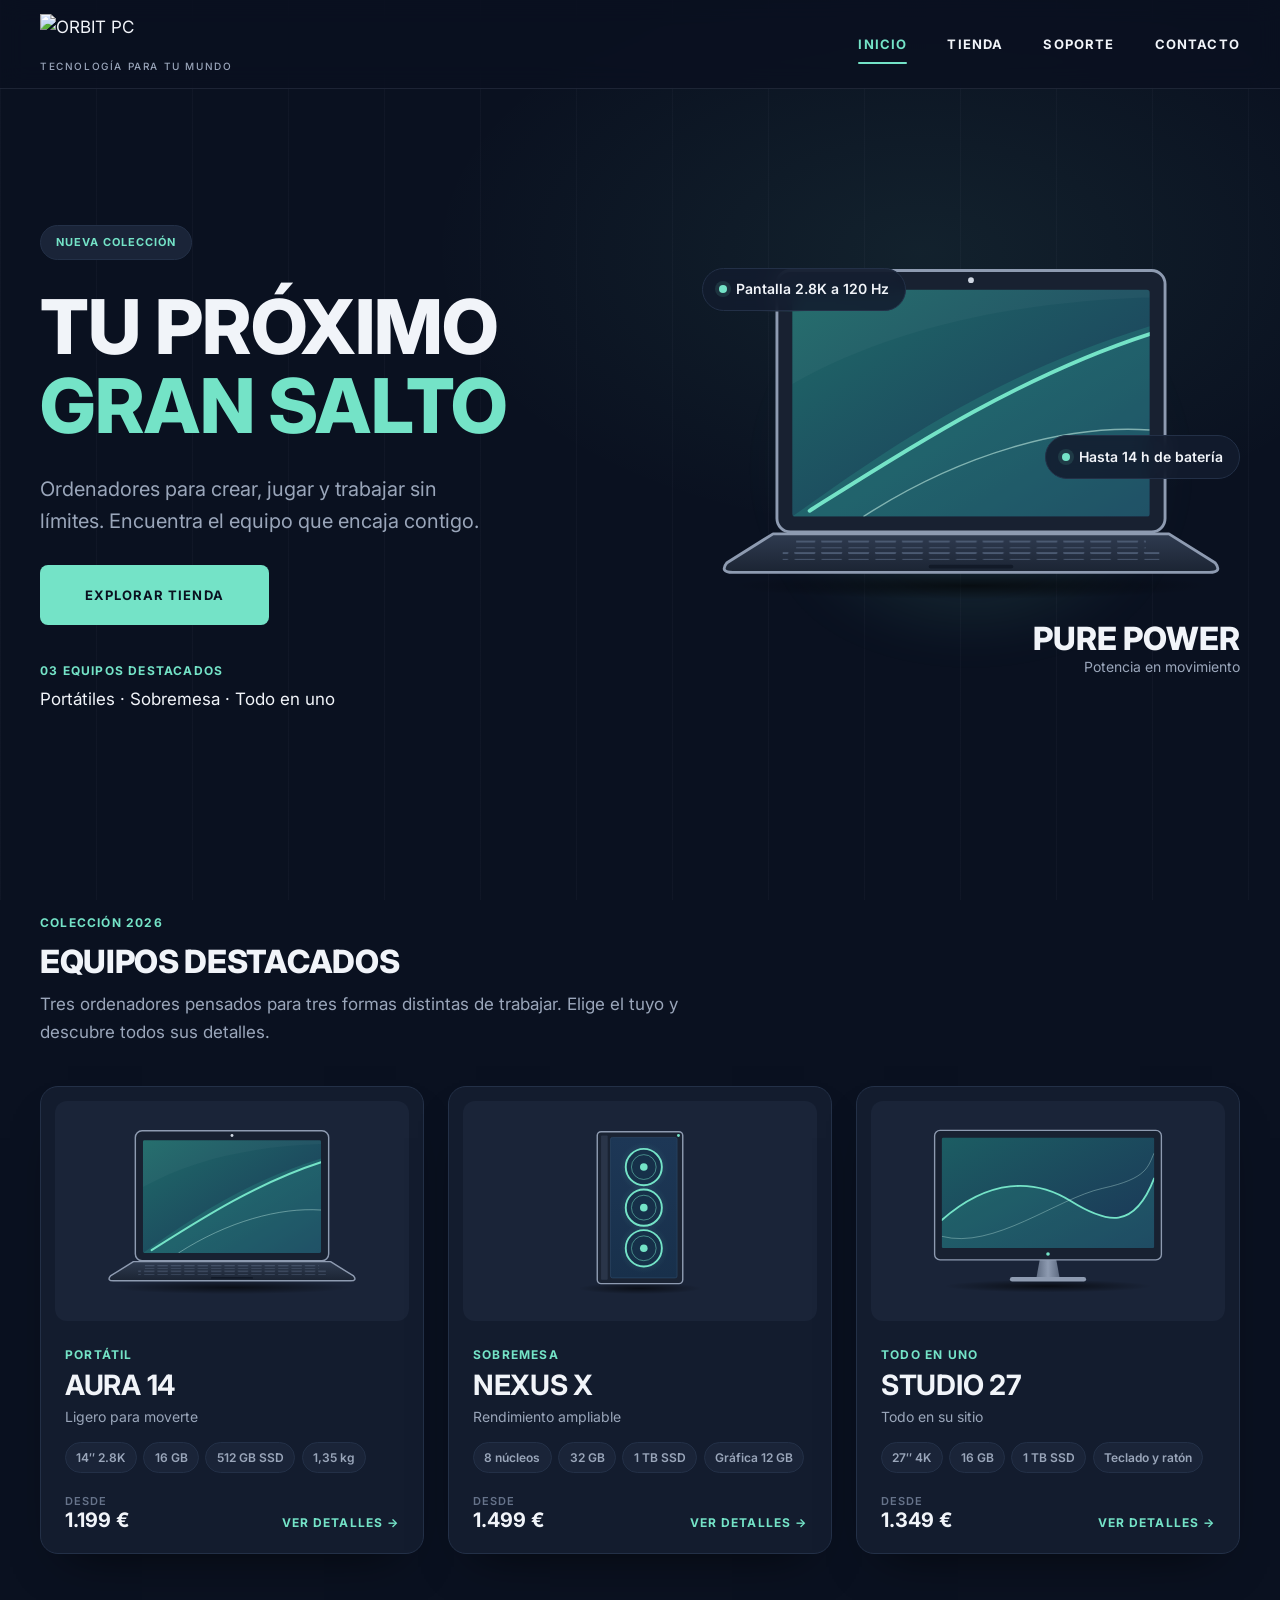
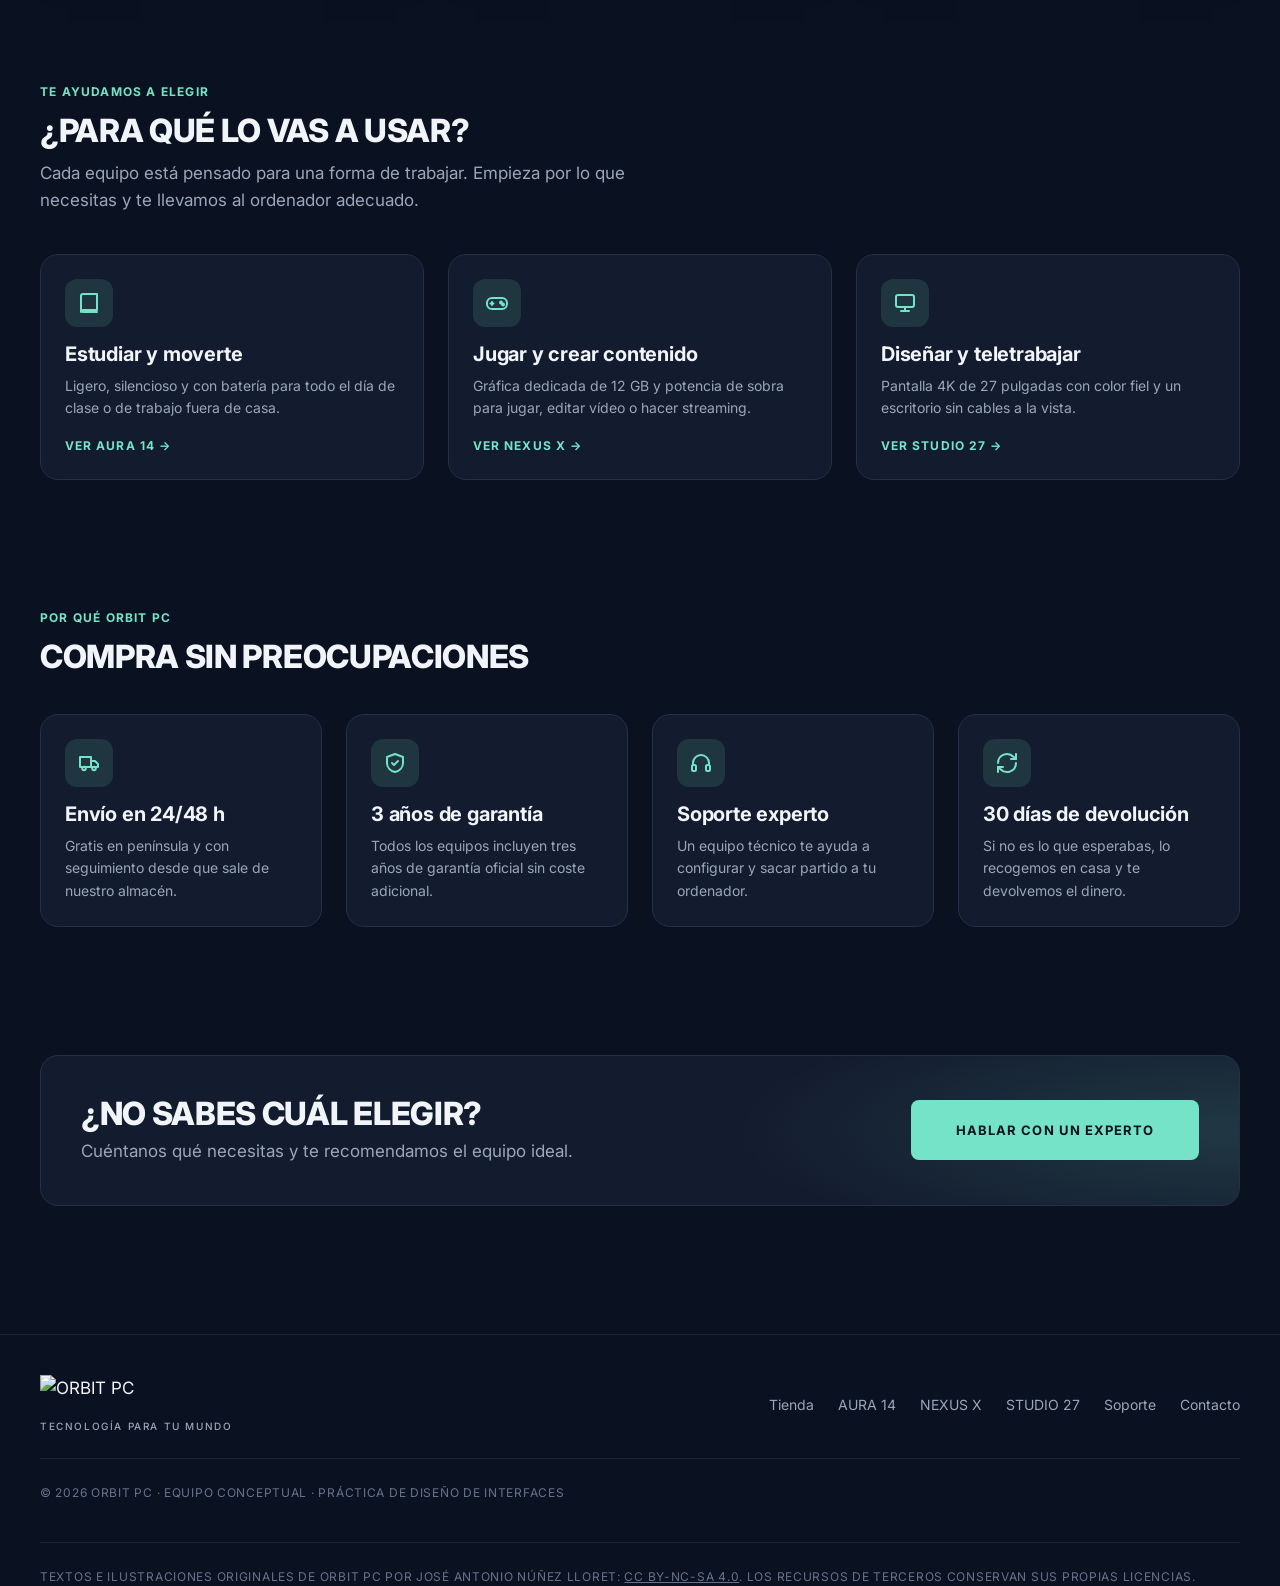
==== commit c4a169f7: "Añadir logo, favicon y licencia de la práctica 5" ====
--- a/index.html
+++ b/index.html
@@ -1,253 +1,250 @@
-<!DOCTYPE html>
-<html lang="es">
-<head>
-  <meta charset="UTF-8">
-  <meta name="viewport" content="width=device-width, initial-scale=1.0">
-  <title>ORBIT PC · Tecnología para tu mundo</title>
-  <meta name="description" content="ORBIT PC: portátiles, sobremesas y todo en uno para crear, jugar y trabajar sin límites.">
-  <link rel="icon" href="img/favicon.svg" type="image/svg+xml">
-  <link rel="preconnect" href="https://fonts.googleapis.com">
-  <link rel="preconnect" href="https://fonts.gstatic.com" crossorigin>
-  <link href="https://fonts.googleapis.com/css2?family=Inter:wght@400;500;600;700;800&display=swap" rel="stylesheet">
-  <link rel="stylesheet" href="css/styles.css">
-</head>
-<body>
-  <a class="skip-link" href="#contenido">Saltar al contenido</a>
-
-  <header class="site-header">
-    <div class="container site-header__inner">
-      <a class="logo" href="index.html" aria-label="ORBIT PC, ir al inicio">
-        <span class="logo__name">ORBIT<span class="logo__accent">PC</span></span>
-        <span class="logo__tagline">Tecnología para tu mundo</span>
-      </a>
-      <nav class="main-nav" aria-label="Navegación principal">
-        <ul class="main-nav__list">
-          <li><a class="main-nav__link" href="index.html" aria-current="page">Inicio</a></li>
-          <li><a class="main-nav__link" href="tienda.html">Tienda</a></li>
-          <li><a class="main-nav__link" href="soporte.html">Soporte</a></li>
-          <li><a class="main-nav__link" href="contacto.html">Contacto</a></li>
-        </ul>
-      </nav>
-    </div>
-  </header>
-
-  <main id="contenido">
-    <!-- Hero -->
-    <section class="hero" aria-labelledby="hero-title">
-      <div class="container hero__inner">
-        <div class="hero__content">
-          <span class="badge">Nueva colección</span>
-          <h1 class="hero__title" id="hero-title">
-            <span class="hero__title-line">Tu próximo</span>
-            <span class="hero__title-line hero__title-accent">gran salto</span>
-          </h1>
-          <p class="hero__lead">Ordenadores para crear, jugar y trabajar sin límites. Encuentra el equipo que encaja contigo.</p>
-          <a class="btn btn--primary btn--lg" href="tienda.html">Explorar tienda</a>
-          <div class="hero__meta">
-            <p class="eyebrow">03 equipos destacados</p>
-            <p>Portátiles · Sobremesa · Todo en uno</p>
-          </div>
-        </div>
-
-        <figure class="hero__visual">
-          <img src="img/aura-14.svg" width="560" height="360" alt="Portátil AURA 14 de ORBIT PC con la pantalla encendida">
-          <span class="hero__chip hero__chip--top">Pantalla 2.8K a 120 Hz</span>
-          <span class="hero__chip hero__chip--side">Hasta 14 h de batería</span>
-          <figcaption class="hero__caption">
-            <strong>Pure power</strong>
-            <span>Potencia en movimiento</span>
-          </figcaption>
-        </figure>
-      </div>
-    </section>
-
-    <!-- Equipos destacados -->
-    <section class="section" aria-labelledby="destacados-title">
-      <div class="container">
-        <header class="section__head">
-          <p class="eyebrow">Colección 2026</p>
-          <h2 class="section__title" id="destacados-title">Equipos destacados</h2>
-          <p class="section__lead">Tres ordenadores pensados para tres formas distintas de trabajar. Elige el tuyo y descubre todos sus detalles.</p>
-        </header>
-
-        <div class="product-grid">
-          <article class="product-card">
-            <div class="product-card__media">
-              <img src="img/aura-14.svg" width="560" height="360" alt="" loading="lazy">
-            </div>
-            <div class="product-card__body">
-              <p class="eyebrow">Portátil</p>
-              <h3 class="product-card__title"><a class="product-card__link" href="aura-14.html">AURA 14</a></h3>
-              <p class="product-card__text">Ligero para moverte</p>
-              <ul class="product-card__specs">
-                <li class="chip">14″ 2.8K</li>
-                <li class="chip">16 GB</li>
-                <li class="chip">512 GB SSD</li>
-                <li class="chip">1,35 kg</li>
-              </ul>
-              <div class="product-card__footer">
-                <p class="product-card__price"><span class="product-card__from">Desde</span>1.199 €</p>
-                <span class="link-arrow" aria-hidden="true">Ver detalles →</span>
-              </div>
-            </div>
-          </article>
-
-          <article class="product-card">
-            <div class="product-card__media">
-              <img src="img/nexus-x.svg" width="320" height="360" alt="" loading="lazy">
-            </div>
-            <div class="product-card__body">
-              <p class="eyebrow">Sobremesa</p>
-              <h3 class="product-card__title"><a class="product-card__link" href="nexus-x.html">NEXUS X</a></h3>
-              <p class="product-card__text">Rendimiento ampliable</p>
-              <ul class="product-card__specs">
-                <li class="chip">8 núcleos</li>
-                <li class="chip">32 GB</li>
-                <li class="chip">1 TB SSD</li>
-                <li class="chip">Gráfica 12 GB</li>
-              </ul>
-              <div class="product-card__footer">
-                <p class="product-card__price"><span class="product-card__from">Desde</span>1.499 €</p>
-                <span class="link-arrow" aria-hidden="true">Ver detalles →</span>
-              </div>
-            </div>
-          </article>
-
-          <article class="product-card">
-            <div class="product-card__media">
-              <img src="img/studio-27.svg" width="560" height="380" alt="" loading="lazy">
-            </div>
-            <div class="product-card__body">
-              <p class="eyebrow">Todo en uno</p>
-              <h3 class="product-card__title"><a class="product-card__link" href="studio-27.html">STUDIO 27</a></h3>
-              <p class="product-card__text">Todo en su sitio</p>
-              <ul class="product-card__specs">
-                <li class="chip">27″ 4K</li>
-                <li class="chip">16 GB</li>
-                <li class="chip">1 TB SSD</li>
-                <li class="chip">Teclado y ratón</li>
-              </ul>
-              <div class="product-card__footer">
-                <p class="product-card__price"><span class="product-card__from">Desde</span>1.349 €</p>
-                <span class="link-arrow" aria-hidden="true">Ver detalles →</span>
-              </div>
-            </div>
-          </article>
-        </div>
-      </div>
-    </section>
-
-    <!-- Elegir según el uso -->
-    <section class="section" aria-labelledby="uso-title">
-      <div class="container">
-        <header class="section__head">
-          <p class="eyebrow">Te ayudamos a elegir</p>
-          <h2 class="section__title" id="uso-title">¿Para qué lo vas a usar?</h2>
-          <p class="section__lead">Cada equipo está pensado para una forma de trabajar. Empieza por lo que necesitas y te llevamos al ordenador adecuado.</p>
-        </header>
-
-        <ul class="feature-list">
-          <li class="feature">
-            <span class="feature__icon">
-              <svg viewBox="0 0 24 24" fill="none" stroke="currentColor" stroke-width="2" stroke-linecap="round" stroke-linejoin="round" aria-hidden="true"><path d="M4 19.5V5a2 2 0 0 1 2-2h14v16H6a2 2 0 0 0-2 2Z"/><path d="M4 19.5A2 2 0 0 0 6 21h14"/></svg>
-            </span>
-            <h3 class="feature__title">Estudiar y moverte</h3>
-            <p class="feature__text">Ligero, silencioso y con batería para todo el día de clase o de trabajo fuera de casa.</p>
-            <a class="link-arrow" href="aura-14.html">Ver AURA 14 →</a>
-          </li>
-          <li class="feature">
-            <span class="feature__icon">
-              <svg viewBox="0 0 24 24" fill="none" stroke="currentColor" stroke-width="2" stroke-linecap="round" stroke-linejoin="round" aria-hidden="true"><rect x="2" y="7" width="20" height="11" rx="5"/><path d="M7 11v3M5.5 12.5h3"/><circle cx="16" cy="11.5" r="1"/><circle cx="18" cy="13.5" r="1"/></svg>
-            </span>
-            <h3 class="feature__title">Jugar y crear contenido</h3>
-            <p class="feature__text">Gráfica dedicada de 12 GB y potencia de sobra para jugar, editar vídeo o hacer streaming.</p>
-            <a class="link-arrow" href="nexus-x.html">Ver NEXUS X →</a>
-          </li>
-          <li class="feature">
-            <span class="feature__icon">
-              <svg viewBox="0 0 24 24" fill="none" stroke="currentColor" stroke-width="2" stroke-linecap="round" stroke-linejoin="round" aria-hidden="true"><rect x="3" y="4" width="18" height="12" rx="2"/><path d="M12 16v4M8 20h8"/></svg>
-            </span>
-            <h3 class="feature__title">Diseñar y teletrabajar</h3>
-            <p class="feature__text">Pantalla 4K de 27 pulgadas con color fiel y un escritorio sin cables a la vista.</p>
-            <a class="link-arrow" href="studio-27.html">Ver STUDIO 27 →</a>
-          </li>
-        </ul>
-      </div>
-    </section>
-
-    <!-- Ventajas -->
-    <section class="section" aria-labelledby="ventajas-title">
-      <div class="container">
-        <header class="section__head">
-          <p class="eyebrow">Por qué ORBIT PC</p>
-          <h2 class="section__title" id="ventajas-title">Compra sin preocupaciones</h2>
-        </header>
-
-        <ul class="feature-list">
-          <li class="feature">
-            <span class="feature__icon">
-              <svg viewBox="0 0 24 24" fill="none" stroke="currentColor" stroke-width="2" stroke-linecap="round" stroke-linejoin="round" aria-hidden="true"><path d="M3 6h11v10H3zM14 10h4l3 3v3h-7"/><circle cx="7" cy="17.5" r="1.8"/><circle cx="17" cy="17.5" r="1.8"/></svg>
-            </span>
-            <h3 class="feature__title">Envío en 24/48 h</h3>
-            <p class="feature__text">Gratis en península y con seguimiento desde que sale de nuestro almacén.</p>
-          </li>
-          <li class="feature">
-            <span class="feature__icon">
-              <svg viewBox="0 0 24 24" fill="none" stroke="currentColor" stroke-width="2" stroke-linecap="round" stroke-linejoin="round" aria-hidden="true"><path d="M12 3 4 6v6c0 4.5 3.4 8 8 9 4.6-1 8-4.5 8-9V6l-8-3Z"/><path d="m9 12 2 2 4-4"/></svg>
-            </span>
-            <h3 class="feature__title">3 años de garantía</h3>
-            <p class="feature__text">Todos los equipos incluyen tres años de garantía oficial sin coste adicional.</p>
-          </li>
-          <li class="feature">
-            <span class="feature__icon">
-              <svg viewBox="0 0 24 24" fill="none" stroke="currentColor" stroke-width="2" stroke-linecap="round" stroke-linejoin="round" aria-hidden="true"><path d="M4 14v-2a8 8 0 0 1 16 0v2"/><rect x="3" y="14" width="4" height="6" rx="1.5"/><rect x="17" y="14" width="4" height="6" rx="1.5"/></svg>
-            </span>
-            <h3 class="feature__title">Soporte experto</h3>
-            <p class="feature__text">Un equipo técnico te ayuda a configurar y sacar partido a tu ordenador.</p>
-          </li>
-          <li class="feature">
-            <span class="feature__icon">
-              <svg viewBox="0 0 24 24" fill="none" stroke="currentColor" stroke-width="2" stroke-linecap="round" stroke-linejoin="round" aria-hidden="true"><path d="M3 12a9 9 0 0 1 15.5-6.2L21 8"/><path d="M21 3v5h-5"/><path d="M21 12a9 9 0 0 1-15.5 6.2L3 16"/><path d="M3 21v-5h5"/></svg>
-            </span>
-            <h3 class="feature__title">30 días de devolución</h3>
-            <p class="feature__text">Si no es lo que esperabas, lo recogemos en casa y te devolvemos el dinero.</p>
-          </li>
-        </ul>
-      </div>
-    </section>
-
-    <!-- Llamada a la acción -->
-    <section class="section" aria-label="Ayuda para elegir equipo">
-      <div class="container">
-        <div class="cta-band">
-          <div class="cta-band__text">
-            <h2 class="cta-band__title">¿No sabes cuál elegir?</h2>
-            <p class="cta-band__lead">Cuéntanos qué necesitas y te recomendamos el equipo ideal.</p>
-          </div>
-          <a class="btn btn--primary btn--lg" href="contacto.html">Hablar con un experto</a>
-        </div>
-      </div>
-    </section>
-  </main>
-
-  <footer class="site-footer">
-    <div class="container site-footer__inner">
-      <a class="logo" href="index.html" aria-label="ORBIT PC, ir al inicio">
-        <span class="logo__name">ORBIT<span class="logo__accent">PC</span></span>
-        <span class="logo__tagline">Tecnología para tu mundo</span>
-      </a>
-      <nav aria-label="Enlaces del pie de página">
-        <ul class="site-footer__links">
-          <li><a href="tienda.html">Tienda</a></li>
-          <li><a href="aura-14.html">AURA 14</a></li>
-          <li><a href="nexus-x.html">NEXUS X</a></li>
-          <li><a href="studio-27.html">STUDIO 27</a></li>
-          <li><a href="soporte.html">Soporte</a></li>
-          <li><a href="contacto.html">Contacto</a></li>
-        </ul>
-      </nav>
-      <p class="site-footer__copy">© 2026 ORBIT PC · Equipo conceptual · Práctica de Diseño de Interfaces</p>
-    </div>
-  </footer>
-</body>
-</html>
+<!DOCTYPE html>
+<html lang="es">
+<head>
+  <meta charset="UTF-8">
+  <meta name="viewport" content="width=device-width, initial-scale=1.0">
+  <title>ORBIT PC · Tecnología para tu mundo</title>
+  <meta name="description" content="ORBIT PC: portátiles, sobremesas y todo en uno para crear, jugar y trabajar sin límites.">
+  <link rel="icon" href="img/favicon.ico" type="image/x-icon">
+  <link rel="preconnect" href="https://fonts.googleapis.com">
+  <link rel="preconnect" href="https://fonts.gstatic.com" crossorigin>
+  <link href="https://fonts.googleapis.com/css2?family=Inter:wght@400;500;600;700;800&display=swap" rel="stylesheet">
+  <link rel="stylesheet" href="css/styles.css">
+</head>
+<body>
+  <a class="skip-link" href="#contenido">Saltar al contenido</a>
+
+  <header class="site-header">
+    <div class="container site-header__inner">
+      <a class="logo" href="index.html" aria-label="ORBIT PC, ir al inicio">
+        <img src="img/logo.svg" width="180" height="40" alt="ORBIT PC">
+        <span class="logo__tagline">Tecnología para tu mundo</span>
+      </a>
+      <nav class="main-nav" aria-label="Navegación principal">
+        <ul class="main-nav__list">
+          <li><a class="main-nav__link" href="index.html" aria-current="page">Inicio</a></li>
+          <li><a class="main-nav__link" href="tienda.html">Tienda</a></li>
+          <li><a class="main-nav__link" href="soporte.html">Soporte</a></li>
+          <li><a class="main-nav__link" href="contacto.html">Contacto</a></li>
+        </ul>
+      </nav>
+    </div>
+  </header>
+
+  <main id="contenido">
+    <section class="hero" aria-labelledby="hero-title">
+      <div class="container hero__inner">
+        <div class="hero__content">
+          <span class="badge">Nueva colección</span>
+          <h1 class="hero__title" id="hero-title">
+            <span class="hero__title-line">Tu próximo</span>
+            <span class="hero__title-line hero__title-accent">gran salto</span>
+          </h1>
+          <p class="hero__lead">Ordenadores para crear, jugar y trabajar sin límites. Encuentra el equipo que encaja contigo.</p>
+          <a class="btn btn--primary btn--lg" href="tienda.html">Explorar tienda</a>
+          <div class="hero__meta">
+            <p class="eyebrow">03 equipos destacados</p>
+            <p>Portátiles · Sobremesa · Todo en uno</p>
+          </div>
+        </div>
+
+        <figure class="hero__visual">
+          <img src="img/aura-14.svg" width="560" height="360" alt="Portátil AURA 14 de ORBIT PC con la pantalla encendida">
+          <span class="hero__chip hero__chip--top">Pantalla 2.8K a 120 Hz</span>
+          <span class="hero__chip hero__chip--side">Hasta 14 h de batería</span>
+          <figcaption class="hero__caption">
+            <strong>Pure power</strong>
+            <span>Potencia en movimiento</span>
+          </figcaption>
+        </figure>
+      </div>
+    </section>
+
+    <section class="section" aria-labelledby="destacados-title">
+      <div class="container">
+        <header class="section__head">
+          <p class="eyebrow">Colección 2026</p>
+          <h2 class="section__title" id="destacados-title">Equipos destacados</h2>
+          <p class="section__lead">Tres ordenadores pensados para tres formas distintas de trabajar. Elige el tuyo y descubre todos sus detalles.</p>
+        </header>
+
+        <div class="product-grid">
+          <article class="product-card">
+            <div class="product-card__media">
+              <img src="img/aura-14.svg" width="560" height="360" alt="" loading="lazy">
+            </div>
+            <div class="product-card__body">
+              <p class="eyebrow">Portátil</p>
+              <h3 class="product-card__title"><a class="product-card__link" href="aura-14.html">AURA 14</a></h3>
+              <p class="product-card__text">Ligero para moverte</p>
+              <ul class="product-card__specs">
+                <li class="chip">14″ 2.8K</li>
+                <li class="chip">16 GB</li>
+                <li class="chip">512 GB SSD</li>
+                <li class="chip">1,35 kg</li>
+              </ul>
+              <div class="product-card__footer">
+                <p class="product-card__price"><span class="product-card__from">Desde</span>1.199 €</p>
+                <span class="link-arrow" aria-hidden="true">Ver detalles →</span>
+              </div>
+            </div>
+          </article>
+
+          <article class="product-card">
+            <div class="product-card__media">
+              <img src="img/nexus-x.svg" width="320" height="360" alt="" loading="lazy">
+            </div>
+            <div class="product-card__body">
+              <p class="eyebrow">Sobremesa</p>
+              <h3 class="product-card__title"><a class="product-card__link" href="nexus-x.html">NEXUS X</a></h3>
+              <p class="product-card__text">Rendimiento ampliable</p>
+              <ul class="product-card__specs">
+                <li class="chip">8 núcleos</li>
+                <li class="chip">32 GB</li>
+                <li class="chip">1 TB SSD</li>
+                <li class="chip">Gráfica 12 GB</li>
+              </ul>
+              <div class="product-card__footer">
+                <p class="product-card__price"><span class="product-card__from">Desde</span>1.499 €</p>
+                <span class="link-arrow" aria-hidden="true">Ver detalles →</span>
+              </div>
+            </div>
+          </article>
+
+          <article class="product-card">
+            <div class="product-card__media">
+              <img src="img/studio-27.svg" width="560" height="380" alt="" loading="lazy">
+            </div>
+            <div class="product-card__body">
+              <p class="eyebrow">Todo en uno</p>
+              <h3 class="product-card__title"><a class="product-card__link" href="studio-27.html">STUDIO 27</a></h3>
+              <p class="product-card__text">Todo en su sitio</p>
+              <ul class="product-card__specs">
+                <li class="chip">27″ 4K</li>
+                <li class="chip">16 GB</li>
+                <li class="chip">1 TB SSD</li>
+                <li class="chip">Teclado y ratón</li>
+              </ul>
+              <div class="product-card__footer">
+                <p class="product-card__price"><span class="product-card__from">Desde</span>1.349 €</p>
+                <span class="link-arrow" aria-hidden="true">Ver detalles →</span>
+              </div>
+            </div>
+          </article>
+        </div>
+      </div>
+    </section>
+
+    <section class="section" aria-labelledby="uso-title">
+      <div class="container">
+        <header class="section__head">
+          <p class="eyebrow">Te ayudamos a elegir</p>
+          <h2 class="section__title" id="uso-title">¿Para qué lo vas a usar?</h2>
+          <p class="section__lead">Cada equipo está pensado para una forma de trabajar. Empieza por lo que necesitas y te llevamos al ordenador adecuado.</p>
+        </header>
+
+        <ul class="feature-list">
+          <li class="feature">
+            <span class="feature__icon">
+              <svg viewBox="0 0 24 24" fill="none" stroke="currentColor" stroke-width="2" stroke-linecap="round" stroke-linejoin="round" aria-hidden="true"><path d="M4 19.5V5a2 2 0 0 1 2-2h14v16H6a2 2 0 0 0-2 2Z"/><path d="M4 19.5A2 2 0 0 0 6 21h14"/></svg>
+            </span>
+            <h3 class="feature__title">Estudiar y moverte</h3>
+            <p class="feature__text">Ligero, silencioso y con batería para todo el día de clase o de trabajo fuera de casa.</p>
+            <a class="link-arrow" href="aura-14.html">Ver AURA 14 →</a>
+          </li>
+          <li class="feature">
+            <span class="feature__icon">
+              <svg viewBox="0 0 24 24" fill="none" stroke="currentColor" stroke-width="2" stroke-linecap="round" stroke-linejoin="round" aria-hidden="true"><rect x="2" y="7" width="20" height="11" rx="5"/><path d="M7 11v3M5.5 12.5h3"/><circle cx="16" cy="11.5" r="1"/><circle cx="18" cy="13.5" r="1"/></svg>
+            </span>
+            <h3 class="feature__title">Jugar y crear contenido</h3>
+            <p class="feature__text">Gráfica dedicada de 12 GB y potencia de sobra para jugar, editar vídeo o hacer streaming.</p>
+            <a class="link-arrow" href="nexus-x.html">Ver NEXUS X →</a>
+          </li>
+          <li class="feature">
+            <span class="feature__icon">
+              <svg viewBox="0 0 24 24" fill="none" stroke="currentColor" stroke-width="2" stroke-linecap="round" stroke-linejoin="round" aria-hidden="true"><rect x="3" y="4" width="18" height="12" rx="2"/><path d="M12 16v4M8 20h8"/></svg>
+            </span>
+            <h3 class="feature__title">Diseñar y teletrabajar</h3>
+            <p class="feature__text">Pantalla 4K de 27 pulgadas con color fiel y un escritorio sin cables a la vista.</p>
+            <a class="link-arrow" href="studio-27.html">Ver STUDIO 27 →</a>
+          </li>
+        </ul>
+      </div>
+    </section>
+
+    <section class="section" aria-labelledby="ventajas-title">
+      <div class="container">
+        <header class="section__head">
+          <p class="eyebrow">Por qué ORBIT PC</p>
+          <h2 class="section__title" id="ventajas-title">Compra sin preocupaciones</h2>
+        </header>
+
+        <ul class="feature-list">
+          <li class="feature">
+            <span class="feature__icon">
+              <svg viewBox="0 0 24 24" fill="none" stroke="currentColor" stroke-width="2" stroke-linecap="round" stroke-linejoin="round" aria-hidden="true"><path d="M3 6h11v10H3zM14 10h4l3 3v3h-7"/><circle cx="7" cy="17.5" r="1.8"/><circle cx="17" cy="17.5" r="1.8"/></svg>
+            </span>
+            <h3 class="feature__title">Envío en 24/48 h</h3>
+            <p class="feature__text">Gratis en península y con seguimiento desde que sale de nuestro almacén.</p>
+          </li>
+          <li class="feature">
+            <span class="feature__icon">
+              <svg viewBox="0 0 24 24" fill="none" stroke="currentColor" stroke-width="2" stroke-linecap="round" stroke-linejoin="round" aria-hidden="true"><path d="M12 3 4 6v6c0 4.5 3.4 8 8 9 4.6-1 8-4.5 8-9V6l-8-3Z"/><path d="m9 12 2 2 4-4"/></svg>
+            </span>
+            <h3 class="feature__title">3 años de garantía</h3>
+            <p class="feature__text">Todos los equipos incluyen tres años de garantía oficial sin coste adicional.</p>
+          </li>
+          <li class="feature">
+            <span class="feature__icon">
+              <svg viewBox="0 0 24 24" fill="none" stroke="currentColor" stroke-width="2" stroke-linecap="round" stroke-linejoin="round" aria-hidden="true"><path d="M4 14v-2a8 8 0 0 1 16 0v2"/><rect x="3" y="14" width="4" height="6" rx="1.5"/><rect x="17" y="14" width="4" height="6" rx="1.5"/></svg>
+            </span>
+            <h3 class="feature__title">Soporte experto</h3>
+            <p class="feature__text">Un equipo técnico te ayuda a configurar y sacar partido a tu ordenador.</p>
+          </li>
+          <li class="feature">
+            <span class="feature__icon">
+              <svg viewBox="0 0 24 24" fill="none" stroke="currentColor" stroke-width="2" stroke-linecap="round" stroke-linejoin="round" aria-hidden="true"><path d="M3 12a9 9 0 0 1 15.5-6.2L21 8"/><path d="M21 3v5h-5"/><path d="M21 12a9 9 0 0 1-15.5 6.2L3 16"/><path d="M3 21v-5h5"/></svg>
+            </span>
+            <h3 class="feature__title">30 días de devolución</h3>
+            <p class="feature__text">Si no es lo que esperabas, lo recogemos en casa y te devolvemos el dinero.</p>
+          </li>
+        </ul>
+      </div>
+    </section>
+
+    <section class="section" aria-label="Ayuda para elegir equipo">
+      <div class="container">
+        <div class="cta-band">
+          <div class="cta-band__text">
+            <h2 class="cta-band__title">¿No sabes cuál elegir?</h2>
+            <p class="cta-band__lead">Cuéntanos qué necesitas y te recomendamos el equipo ideal.</p>
+          </div>
+          <a class="btn btn--primary btn--lg" href="contacto.html">Hablar con un experto</a>
+        </div>
+      </div>
+    </section>
+  </main>
+
+  <footer class="site-footer">
+    <div class="container site-footer__inner">
+      <a class="logo" href="index.html" aria-label="ORBIT PC, ir al inicio">
+        <img src="img/logo.svg" width="180" height="40" alt="ORBIT PC">
+        <span class="logo__tagline">Tecnología para tu mundo</span>
+      </a>
+      <nav aria-label="Enlaces del pie de página">
+        <ul class="site-footer__links">
+          <li><a href="tienda.html">Tienda</a></li>
+          <li><a href="aura-14.html">AURA 14</a></li>
+          <li><a href="nexus-x.html">NEXUS X</a></li>
+          <li><a href="studio-27.html">STUDIO 27</a></li>
+          <li><a href="soporte.html">Soporte</a></li>
+          <li><a href="contacto.html">Contacto</a></li>
+        </ul>
+      </nav>
+      <p class="site-footer__copy">© 2026 ORBIT PC · Equipo conceptual · Práctica de Diseño de Interfaces</p>
+    </div>
+    <div class="container"><p class="site-footer__copy">Textos e ilustraciones originales de ORBIT PC por José Antonio Núñez Lloret: <a rel="license" href="https://creativecommons.org/licenses/by-nc-sa/4.0/">CC BY-NC-SA 4.0</a>. Los recursos de terceros conservan sus propias licencias.</p></div>
+  </footer>
+</body>
+</html>
+
--- a/css/styles.css
+++ b/css/styles.css
@@ -1,36 +1,4 @@
-/* ==========================================================================
-   ORBIT PC — Hoja de estilos principal
-   --------------------------------------------------------------------------
-   1. Variables (tokens de diseño)
-   2. Reset y estilos base
-   3. Utilidades y layout
-   4. Componentes
-      4.1 Cabecera y navegación
-      4.2 Botones, etiquetas y enlaces
-      4.3 Secciones y cabeceras de página
-      4.4 Tarjeta de producto
-      4.5 Tarjeta de ventaja / soporte
-      4.6 Banda de llamada a la acción
-      4.7 Chips y etiquetas
-      4.8 Datos clave
-      4.9 Tarjeta de información (perfil de uso, contenido de la caja)
-   5. Páginas
-      5.1 Inicio (hero)
-      5.2 Tienda (comparador)
-      5.3 Detalle de producto (configuración y ficha técnica)
-      5.4 Soporte (preguntas frecuentes)
-      5.5 Contacto (formulario)
-   6. Pie de página
-   7. Responsive
-   ========================================================================== */
-
-
-/* ==========================================================================
-   1. Variables
-   ========================================================================== */
-
 :root {
-  /* Colores: misma paleta del prototipo de Figma */
   --color-bg: #0a1120;
   --color-surface: #131c2e;
   --color-surface-2: #1a2438;
@@ -45,7 +13,6 @@
   --color-on-accent: #0a1120;
   --color-error: #ff8a94;
 
-  /* Tipografía */
   --font-base: "Inter", system-ui, -apple-system, "Segoe UI", Roboto, sans-serif;
   --fs-xs: 0.75rem;
   --fs-sm: 0.875rem;
@@ -55,7 +22,6 @@
   --fs-2xl: clamp(2rem, 1.3rem + 3vw, 3.25rem);
   --fs-hero: clamp(2.5rem, 1.2rem + 4.4vw, 5.25rem);
 
-  /* Espaciado */
   --space-xs: 0.5rem;
   --space-sm: 1rem;
   --space-md: 1.5rem;
@@ -63,7 +29,6 @@
   --space-xl: 4rem;
   --space-2xl: 6rem;
 
-  /* Formas y efectos */
   --radius-sm: 8px;
   --radius-md: 12px;
   --radius-lg: 18px;
@@ -72,15 +37,9 @@
   --glow-accent: 0 0 0 1px var(--color-accent), 0 18px 48px -18px rgba(116, 227, 199, 0.45);
   --transition: 180ms ease;
 
-  /* Layout */
   --container: 1200px;
   --header-height: 88px;
 }
-
-
-/* ==========================================================================
-   2. Reset y estilos base
-   ========================================================================== */
 
 *,
 *::before,
@@ -106,7 +65,6 @@
   line-height: 1.6;
   color: var(--color-text);
   background-color: var(--color-bg);
-  /* Rejilla vertical sutil y halo verde, como en el prototipo */
   background-image:
     radial-gradient(ellipse 55% 45% at 72% 28%, rgba(116, 227, 199, 0.08), transparent 70%),
     linear-gradient(90deg, rgba(148, 160, 180, 0.045) 1px, transparent 1px);
@@ -162,11 +120,6 @@
   background: var(--color-accent);
   color: var(--color-on-accent);
 }
-
-
-/* ==========================================================================
-   3. Utilidades y layout
-   ========================================================================== */
 
 .container {
   width: min(100% - 2.5rem, var(--container));
@@ -205,13 +158,6 @@
 .text-accent {
   color: var(--color-accent);
 }
-
-
-/* ==========================================================================
-   4. Componentes
-   ========================================================================== */
-
-/* 4.1 Cabecera y navegación ------------------------------------------------ */
 
 .site-header {
   position: sticky;
@@ -299,9 +245,6 @@
   transform: scaleX(1);
 }
 
-
-/* 4.2 Botones, etiquetas y enlaces ---------------------------------------- */
-
 .btn {
   display: inline-flex;
   align-items: center;
@@ -387,9 +330,6 @@
   gap: 0.7rem;
 }
 
-
-/* 4.3 Secciones y cabeceras de página ------------------------------------- */
-
 .section {
   padding-block: var(--space-xl);
 }
@@ -427,9 +367,6 @@
   max-width: 620px;
   color: var(--color-text-muted);
 }
-
-
-/* 4.4 Tarjeta de producto ------------------------------------------------- */
 
 .product-grid {
   display: flex;
@@ -485,7 +422,6 @@
   font-weight: 700;
 }
 
-/* Enlace estirado: toda la tarjeta es clicable sin anidar enlaces */
 .product-card__link {
   text-decoration: none;
 }
@@ -531,9 +467,6 @@
   text-transform: uppercase;
   color: var(--color-text-subtle);
 }
-
-
-/* 4.5 Tarjeta de ventaja / soporte ---------------------------------------- */
 
 .feature-list {
   display: flex;
@@ -584,9 +517,6 @@
   padding-top: 0.4rem;
 }
 
-
-/* 4.6 Banda de llamada a la acción ---------------------------------------- */
-
 .cta-band {
   display: flex;
   align-items: center;
@@ -616,9 +546,6 @@
   color: var(--color-text-muted);
 }
 
-
-/* 4.7 Chips y etiquetas --------------------------------------------------- */
-
 .chip {
   display: inline-flex;
   align-items: center;
@@ -646,11 +573,6 @@
   color: var(--color-accent);
 }
 
-
-/* 4.8 Datos clave --------------------------------------------------------- */
-
-/* El gap de 1px deja ver el fondo y dibuja las líneas divisorias,
-   también cuando los elementos pasan a otra fila */
 .highlights {
   display: flex;
   flex-wrap: wrap;
@@ -683,9 +605,6 @@
   font-size: var(--fs-sm);
   color: var(--color-text-muted);
 }
-
-
-/* 4.9 Tarjeta de información ---------------------------------------------- */
 
 .info-pair {
   display: flex;
@@ -778,13 +697,6 @@
   color: var(--color-accent);
 }
 
-
-/* ==========================================================================
-   5. Páginas
-   ========================================================================== */
-
-/* 5.1 Inicio (hero) ------------------------------------------------------- */
-
 .hero__inner {
   display: flex;
   align-items: center;
@@ -905,9 +817,6 @@
   font-size: var(--fs-sm);
 }
 
-
-/* 5.2 Tienda (comparador) ------------------------------------------------- */
-
 .table-wrap {
   overflow-x: auto;
   border: 1px solid var(--color-border);
@@ -958,9 +867,6 @@
   font-weight: 800;
   color: var(--color-accent);
 }
-
-
-/* 5.3 Detalle de producto ------------------------------------------------- */
 
 .product {
   padding-block: var(--space-lg) var(--space-xl);
@@ -1023,7 +929,6 @@
   color: var(--color-text-muted);
 }
 
-/* Especificaciones: el valor se muestra encima de su etiqueta */
 .specs {
   display: flex;
   flex-wrap: wrap;
@@ -1085,7 +990,6 @@
   color: var(--color-accent);
 }
 
-/* Selector de configuración */
 .config {
   margin: var(--space-xs) 0 0;
   padding: 0;
@@ -1156,9 +1060,6 @@
   color: var(--color-text-muted);
 }
 
-/* Cada dato que depende de la configuración tiene dos versiones
-   (.config-base y .config-plus). Con :has() se muestra la que
-   corresponde a la opción marcada, sin necesidad de JavaScript. */
 .config-plus {
   display: none;
 }
@@ -1171,7 +1072,6 @@
   display: inline;
 }
 
-/* Ficha técnica */
 .tech-specs {
   display: flex;
   flex-wrap: wrap;
@@ -1227,9 +1127,6 @@
   font-weight: 600;
   text-align: right;
 }
-
-
-/* 5.4 Soporte (preguntas frecuentes) -------------------------------------- */
 
 .faq {
   display: flex;
@@ -1281,9 +1178,6 @@
   padding: 0 1.4rem 1.2rem;
   color: var(--color-text-muted);
 }
-
-
-/* 5.5 Contacto (formulario) ----------------------------------------------- */
 
 .contact {
   display: flex;
@@ -1431,7 +1325,6 @@
   resize: vertical;
 }
 
-/* Opciones tipo "chip" para los radio buttons */
 .choice-list {
   display: flex;
   flex-wrap: wrap;
@@ -1502,7 +1395,6 @@
   gap: var(--space-sm);
 }
 
-/* Página de confirmación (gracias.html) */
 .thanks {
   display: flex;
   flex-direction: column;
@@ -1537,11 +1429,6 @@
   justify-content: center;
 }
 
-
-/* ==========================================================================
-   6. Pie de página
-   ========================================================================== */
-
 .site-footer {
   margin-top: var(--space-xl);
   border-top: 1px solid var(--color-border-soft);
@@ -1583,11 +1470,6 @@
   color: var(--color-text-subtle);
 }
 
-
-/* ==========================================================================
-   7. Responsive
-   ========================================================================== */
-
 @media (max-width: 960px) {
   .hero__inner {
     flex-direction: column;
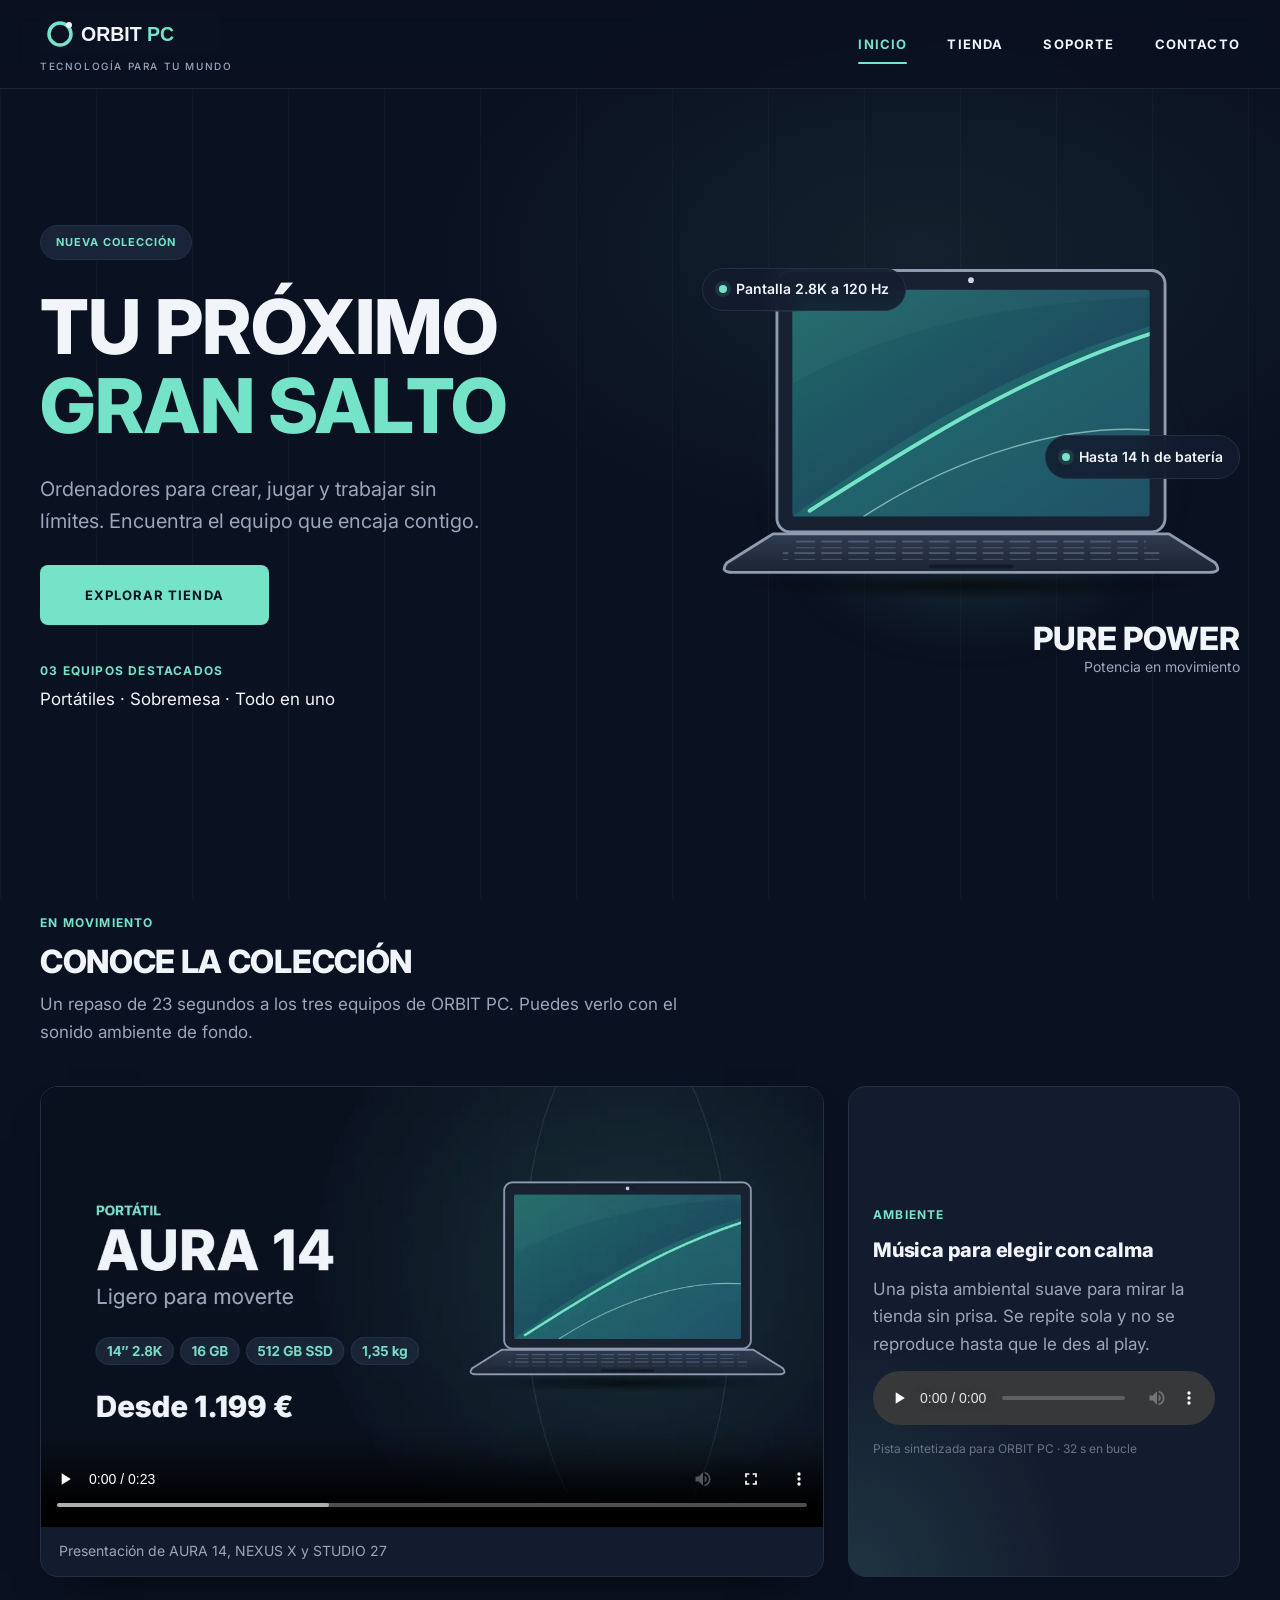
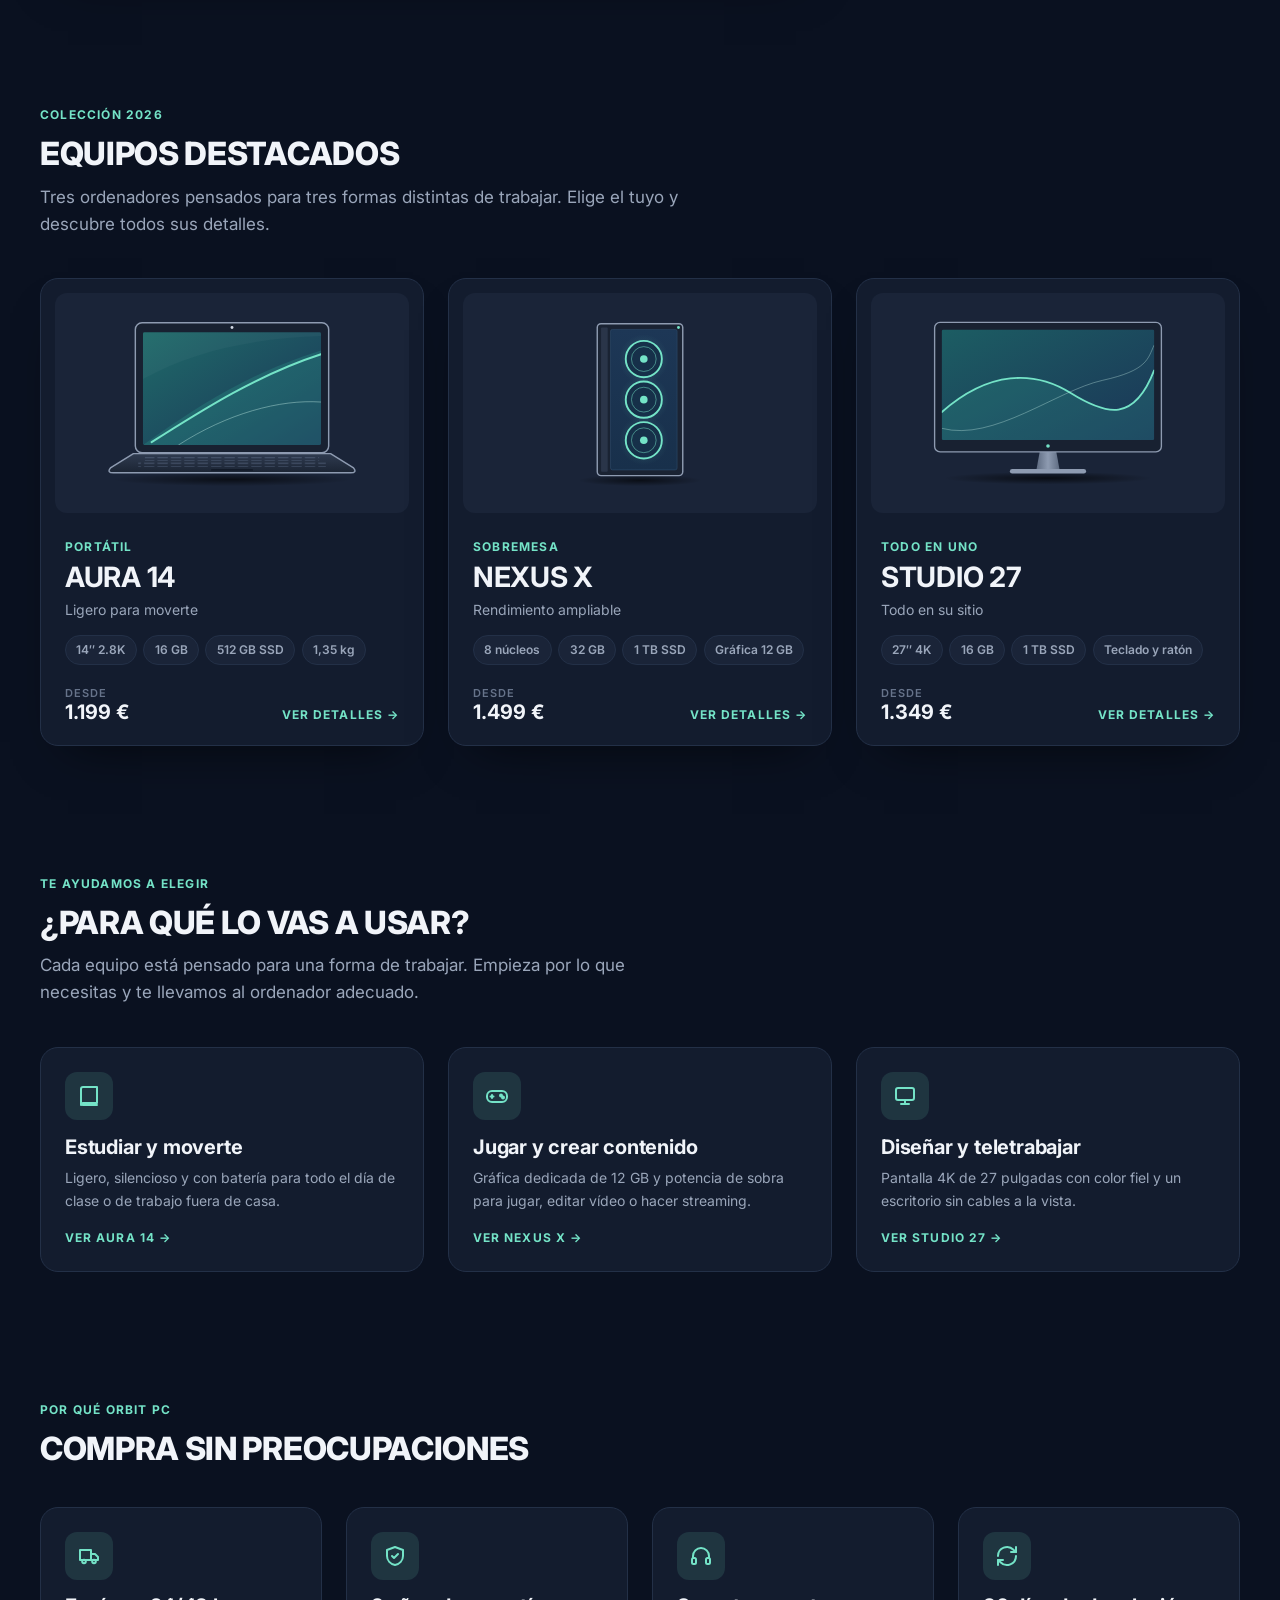
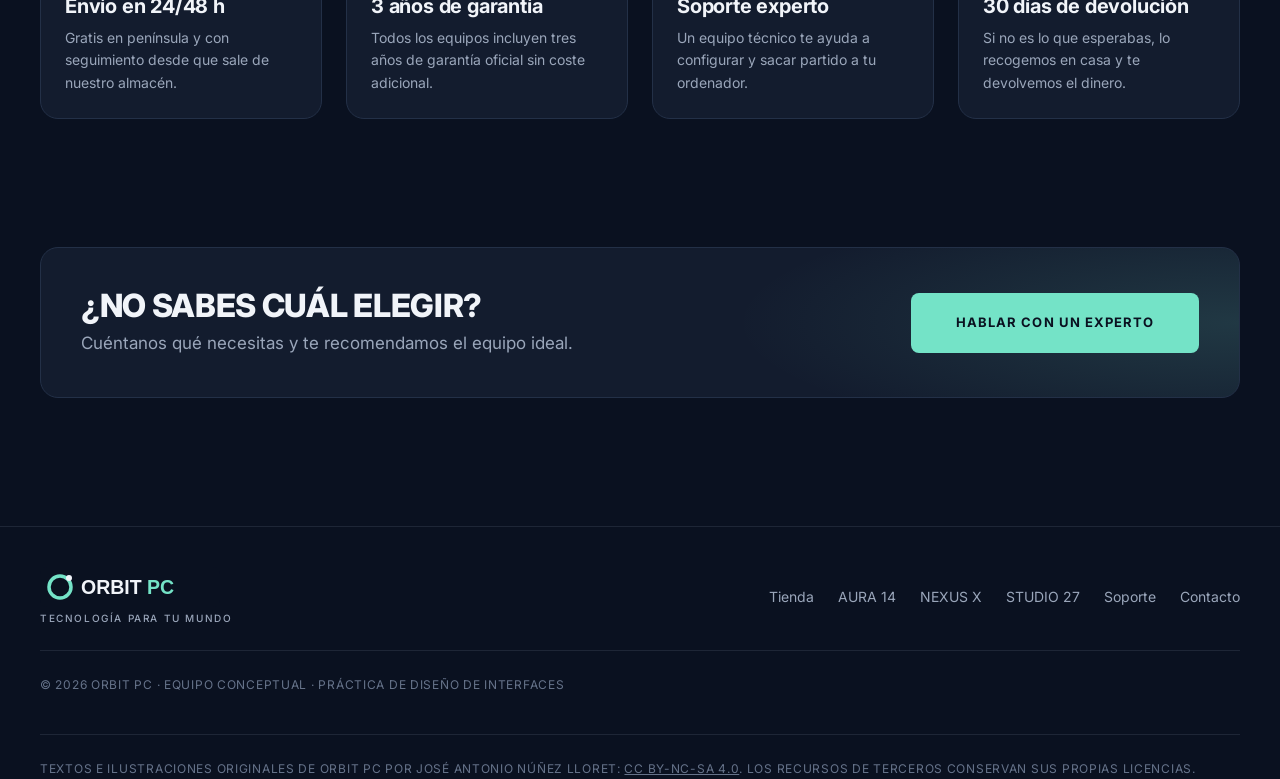
==== commit ce578374: "Práctica 6: multimedia y diseño responsive" ====
--- a/index.html
+++ b/index.html
@@ -20,7 +20,11 @@
         <img src="img/logo.svg" width="180" height="40" alt="ORBIT PC">
         <span class="logo__tagline">Tecnología para tu mundo</span>
       </a>
-      <nav class="main-nav" aria-label="Navegación principal">
+      <button class="nav-toggle" type="button" aria-expanded="false" aria-controls="menu-principal">
+        <span class="nav-toggle__barras" aria-hidden="true"></span>
+        <span class="sr-only">Abrir menú</span>
+      </button>
+      <nav class="main-nav" id="menu-principal" aria-label="Navegación principal">
         <ul class="main-nav__list">
           <li><a class="main-nav__link" href="index.html" aria-current="page">Inicio</a></li>
           <li><a class="main-nav__link" href="tienda.html">Tienda</a></li>
@@ -60,6 +64,40 @@
       </div>
     </section>
 
+    <section class="section" aria-labelledby="video-title">
+      <div class="container">
+        <header class="section__head">
+          <p class="eyebrow">En movimiento</p>
+          <h2 class="section__title" id="video-title">Conoce la colección</h2>
+          <p class="section__lead">Un repaso de 23 segundos a los tres equipos de ORBIT PC. Puedes verlo con el sonido ambiente de fondo.</p>
+        </header>
+
+        <div class="media-layout">
+          <figure class="video-card">
+            <video class="video-card__player" controls playsinline preload="metadata" width="1280" height="720" poster="media/orbit-presentacion-poster.webp">
+              <source src="media/orbit-presentacion.mp4" type="video/mp4">
+              <source src="media/orbit-presentacion.webm" type="video/webm">
+              <track kind="captions" src="media/orbit-presentacion.es.vtt" srclang="es" label="Español" default>
+              <p>Tu navegador no puede reproducir vídeo. <a href="media/orbit-presentacion.mp4">Descarga el vídeo</a>.</p>
+            </video>
+            <figcaption class="video-card__caption">Presentación de AURA 14, NEXUS X y STUDIO 27</figcaption>
+          </figure>
+
+          <aside class="audio-card" aria-labelledby="audio-title">
+            <p class="eyebrow">Ambiente</p>
+            <h3 class="audio-card__title" id="audio-title">Música para elegir con calma</h3>
+            <p class="audio-card__text">Una pista ambiental suave para mirar la tienda sin prisa. Se repite sola y no se reproduce hasta que le des al play.</p>
+            <audio class="audio-card__player" controls loop preload="none">
+              <source src="media/orbit-ambiente.m4a" type="audio/mp4">
+              <source src="media/orbit-ambiente.webm" type="audio/webm">
+              <p>Tu navegador no puede reproducir audio. <a href="media/orbit-ambiente.m4a">Descarga la pista</a>.</p>
+            </audio>
+            <p class="audio-card__note">Pista sintetizada para ORBIT PC · 32 s en bucle</p>
+          </aside>
+        </div>
+      </div>
+    </section>
+
     <section class="section" aria-labelledby="destacados-title">
       <div class="container">
         <header class="section__head">
@@ -245,6 +283,7 @@
     </div>
     <div class="container"><p class="site-footer__copy">Textos e ilustraciones originales de ORBIT PC por José Antonio Núñez Lloret: <a rel="license" href="https://creativecommons.org/licenses/by-nc-sa/4.0/">CC BY-NC-SA 4.0</a>. Los recursos de terceros conservan sus propias licencias.</p></div>
   </footer>
+  <script src="js/menu.js" defer></script>
 </body>
 </html>
 
--- a/css/styles.css
+++ b/css/styles.css
@@ -369,8 +369,8 @@
 }
 
 .product-grid {
-  display: flex;
-  flex-wrap: wrap;
+  display: grid;
+  grid-template-columns: repeat(auto-fill, minmax(min(100%, 300px), 1fr));
   gap: var(--space-md);
 }
 
@@ -1514,33 +1514,8 @@
 
 @media (max-width: 680px) {
   :root {
-    --header-height: auto;
     --space-xl: 3rem;
     --space-lg: 1.75rem;
-  }
-
-  .site-header {
-    position: static;
-  }
-
-  .site-header__inner {
-    flex-direction: column;
-    align-items: flex-start;
-    gap: 0.5rem;
-    padding-block: 1rem 0.25rem;
-  }
-
-  .main-nav {
-    width: 100%;
-  }
-
-  .main-nav__list {
-    justify-content: space-between;
-    gap: var(--space-sm);
-  }
-
-  .main-nav__link {
-    font-size: 0.75rem;
   }
 
   .btn--lg {
@@ -1590,3 +1565,341 @@
     transition-duration: 0.01ms !important;
   }
 }
+
+
+/* Práctica 6: multimedia */
+[hidden] {
+  display: none !important;
+}
+
+img,
+video {
+  max-width: 100%;
+  height: auto;
+}
+
+.media-layout {
+  display: grid;
+  grid-template-columns: minmax(0, 2fr) minmax(0, 1fr);
+  gap: var(--space-md);
+}
+
+.video-card {
+  overflow: hidden;
+  border: 1px solid var(--color-border);
+  border-radius: var(--radius-lg);
+  background: var(--color-surface);
+  box-shadow: var(--shadow-card);
+}
+
+.video-card__player {
+  display: block;
+  width: 100%;
+  aspect-ratio: 16 / 9;
+  background: #000;
+}
+
+.video-card__caption {
+  padding: 0.85rem 1.1rem;
+  font-size: var(--fs-sm);
+  color: var(--color-text-muted);
+}
+
+.audio-card {
+  display: flex;
+  flex-direction: column;
+  justify-content: center;
+  gap: 0.85rem;
+  padding: var(--space-md);
+  border: 1px solid var(--color-border);
+  border-radius: var(--radius-lg);
+  background:
+    radial-gradient(ellipse 80% 70% at 0% 100%, rgba(116, 227, 199, 0.12), transparent 70%),
+    var(--color-surface);
+}
+
+.audio-card__title {
+  font-size: var(--fs-lg);
+  line-height: 1.25;
+}
+
+.audio-card__text {
+  color: var(--color-text-muted);
+}
+
+.audio-card__player {
+  width: 100%;
+  color-scheme: dark;
+}
+
+.audio-card__note {
+  font-size: var(--fs-xs);
+  color: var(--color-text-subtle);
+}
+
+/* Filtros de la tienda */
+.toolbar {
+  display: flex;
+  flex-wrap: wrap;
+  align-items: center;
+  justify-content: space-between;
+  gap: var(--space-sm) var(--space-md);
+}
+
+.toolbar__filtros {
+  display: flex;
+  flex-wrap: wrap;
+  gap: 0.5rem;
+}
+
+.filtro {
+  min-height: 44px;
+  padding: 0 1.1rem;
+  border: 1px solid var(--color-border);
+  border-radius: var(--radius-pill);
+  background: var(--color-surface);
+  font-size: 0.8125rem;
+  font-weight: 700;
+  letter-spacing: 0.06em;
+  text-transform: uppercase;
+  color: var(--color-text-muted);
+  cursor: pointer;
+  transition: background-color var(--transition), border-color var(--transition), color var(--transition);
+}
+
+.filtro:hover {
+  border-color: var(--color-accent);
+  color: var(--color-text);
+}
+
+.filtro.is-active {
+  border-color: var(--color-accent);
+  background: var(--color-accent);
+  color: var(--color-on-accent);
+}
+
+.toolbar__orden {
+  display: flex;
+  align-items: center;
+  gap: 0.75rem;
+  font-size: var(--fs-sm);
+  color: var(--color-text-muted);
+}
+
+.toolbar__select {
+  width: auto;
+  min-width: 230px;
+}
+
+.toolbar__resultado {
+  margin-block: 0.9rem var(--space-md);
+  font-size: var(--fs-sm);
+  color: var(--color-text-subtle);
+}
+
+/* Botón del menú en móvil */
+.nav-toggle {
+  display: none;
+  align-items: center;
+  justify-content: center;
+  width: 48px;
+  height: 48px;
+  border: 1px solid var(--color-border);
+  border-radius: var(--radius-sm);
+  background: var(--color-surface);
+  cursor: pointer;
+  transition: border-color var(--transition);
+}
+
+.nav-toggle:hover {
+  border-color: var(--color-accent);
+}
+
+.nav-toggle__barras,
+.nav-toggle__barras::before,
+.nav-toggle__barras::after {
+  display: block;
+  width: 20px;
+  height: 2px;
+  border-radius: 2px;
+  background: var(--color-text);
+  transition: transform var(--transition), background-color var(--transition);
+}
+
+.nav-toggle__barras {
+  position: relative;
+}
+
+.nav-toggle__barras::before,
+.nav-toggle__barras::after {
+  content: "";
+  position: absolute;
+  left: 0;
+}
+
+.nav-toggle__barras::before {
+  top: -7px;
+}
+
+.nav-toggle__barras::after {
+  top: 7px;
+}
+
+.nav-toggle[aria-expanded="true"] .nav-toggle__barras {
+  background: transparent;
+}
+
+.nav-toggle[aria-expanded="true"] .nav-toggle__barras::before {
+  transform: translateY(7px) rotate(45deg);
+}
+
+.nav-toggle[aria-expanded="true"] .nav-toggle__barras::after {
+  transform: translateY(-7px) rotate(-45deg);
+}
+
+/* Práctica 6: diseño responsive */
+
+/* Pantallas muy grandes */
+@media (min-width: 1440px) {
+  :root {
+    --container: 1320px;
+  }
+}
+
+/* Portátiles y tablets en horizontal */
+@media (max-width: 1024px) {
+  .feature-list {
+    display: grid;
+    grid-template-columns: repeat(2, minmax(0, 1fr));
+  }
+
+  .hero__inner {
+    gap: var(--space-lg);
+  }
+
+  .cta-band {
+    padding: var(--space-md);
+  }
+}
+
+/* Tablets en vertical y móviles grandes */
+@media (max-width: 900px) {
+  .media-layout {
+    grid-template-columns: 1fr;
+  }
+
+  .audio-card {
+    padding: var(--space-md) var(--space-md) 1.25rem;
+  }
+}
+
+@media (max-width: 768px) {
+  .nav-toggle {
+    display: inline-flex;
+  }
+
+  .site-header__inner {
+    flex-wrap: wrap;
+    min-height: 76px;
+  }
+
+  .main-nav {
+    display: none;
+    width: 100%;
+    padding-bottom: 0.5rem;
+  }
+
+  .main-nav.is-open {
+    display: block;
+  }
+
+  .main-nav__list {
+    flex-direction: column;
+    align-items: stretch;
+    gap: 0;
+  }
+
+  .main-nav__link {
+    padding: 0.95rem 0;
+    border-top: 1px solid var(--color-border-soft);
+  }
+
+  .main-nav__link::after {
+    display: none;
+  }
+
+  .site-footer__inner {
+    flex-direction: column;
+    align-items: flex-start;
+  }
+
+  .site-footer__links {
+    gap: var(--space-xs) var(--space-md);
+  }
+
+  .toolbar__orden {
+    width: 100%;
+  }
+
+  .toolbar__select {
+    flex: 1;
+    min-width: 0;
+  }
+
+  .cta-band {
+    flex-direction: column;
+    align-items: stretch;
+  }
+}
+
+/* Móviles pequeños */
+@media (max-width: 520px) {
+  .container {
+    width: min(100% - 2rem, var(--container));
+  }
+
+  .feature-list {
+    grid-template-columns: 1fr;
+  }
+
+  .logo__tagline {
+    display: none;
+  }
+
+  .hero__chip--side {
+    display: none;
+  }
+
+  .hero__chip--top {
+    left: 4px;
+  }
+
+  .toolbar__filtros {
+    flex-wrap: nowrap;
+    margin-inline: -1rem;
+    padding-inline: 1rem;
+    overflow-x: auto;
+    scrollbar-width: none;
+  }
+
+  .filtro {
+    flex: 0 0 auto;
+  }
+
+  .product-card__footer {
+    flex-wrap: wrap;
+    gap: 0.5rem;
+  }
+
+  .highlight {
+    flex-basis: 45%;
+    padding: var(--space-md) var(--space-sm);
+  }
+}
+
+/* En pantallas táctiles no tiene sentido levantar las tarjetas al pasar el ratón */
+@media (hover: none) {
+  .product-card:hover {
+    transform: none;
+  }
+}
